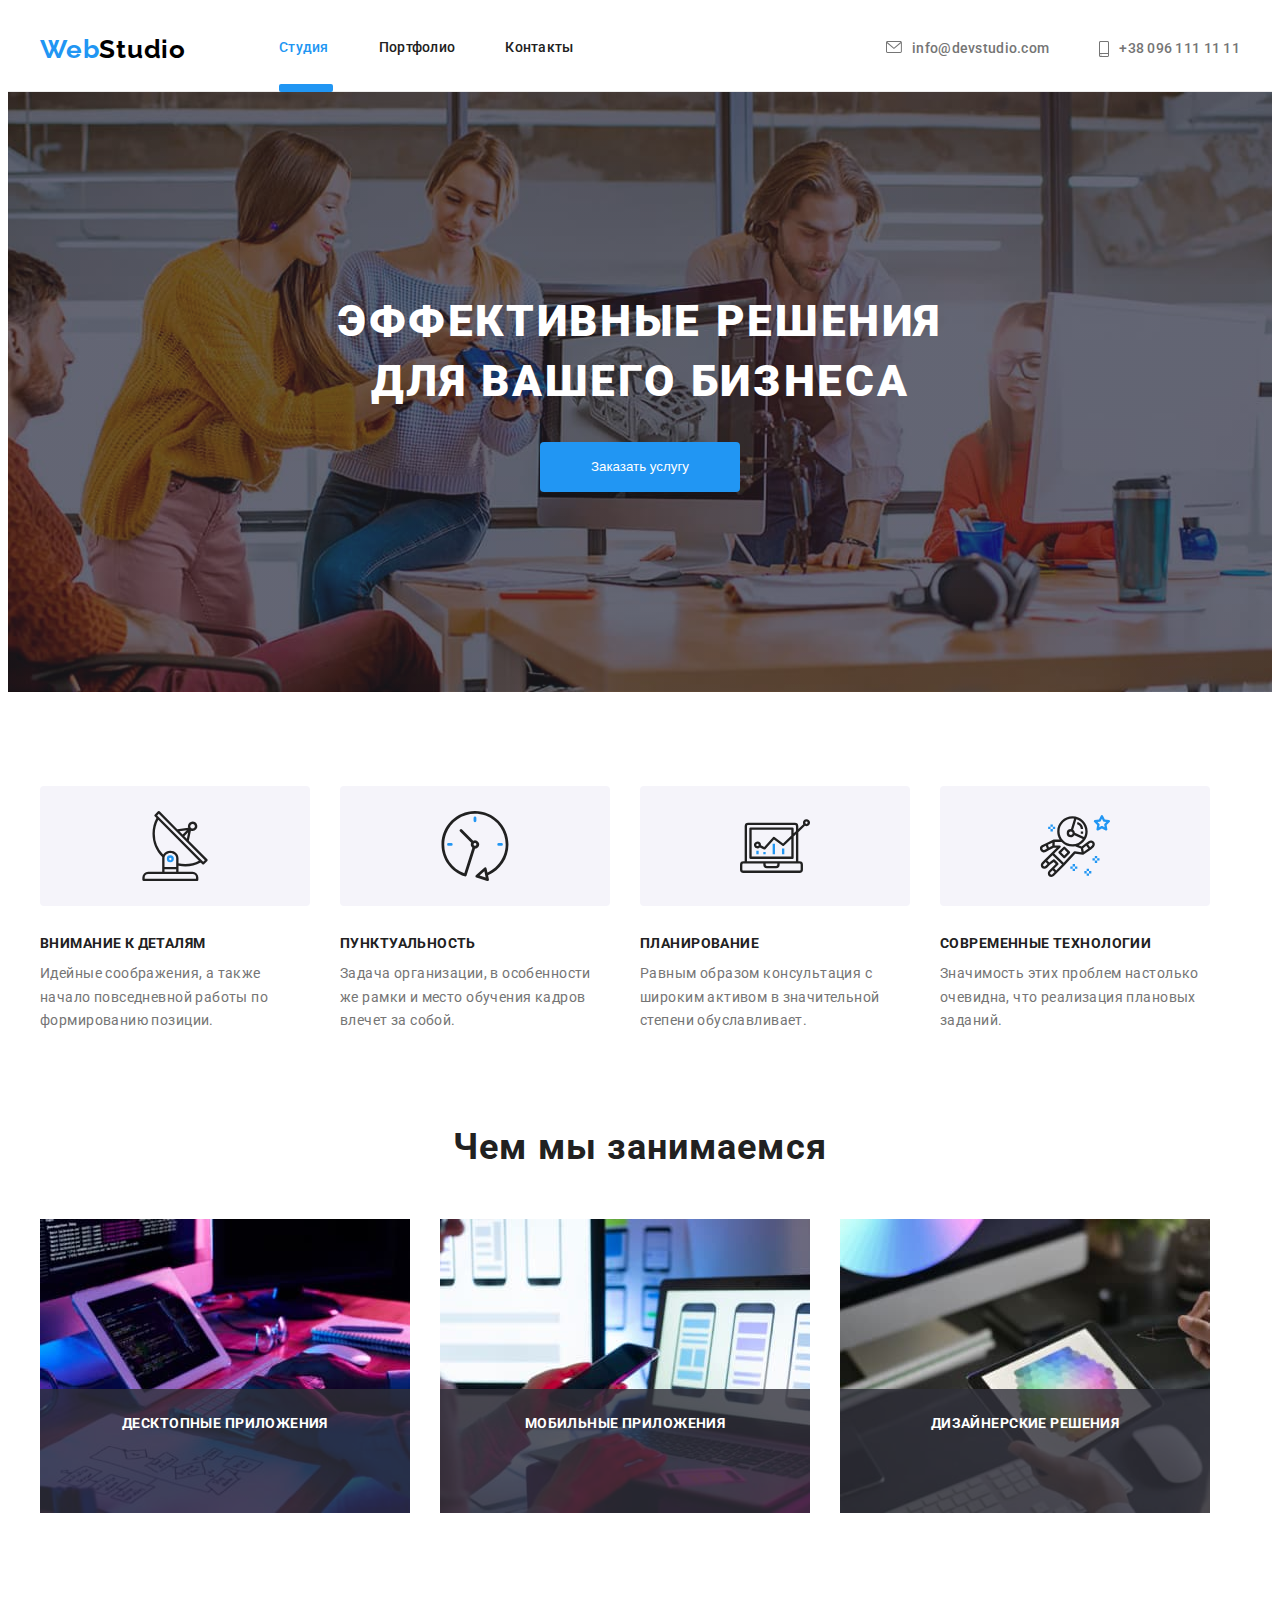
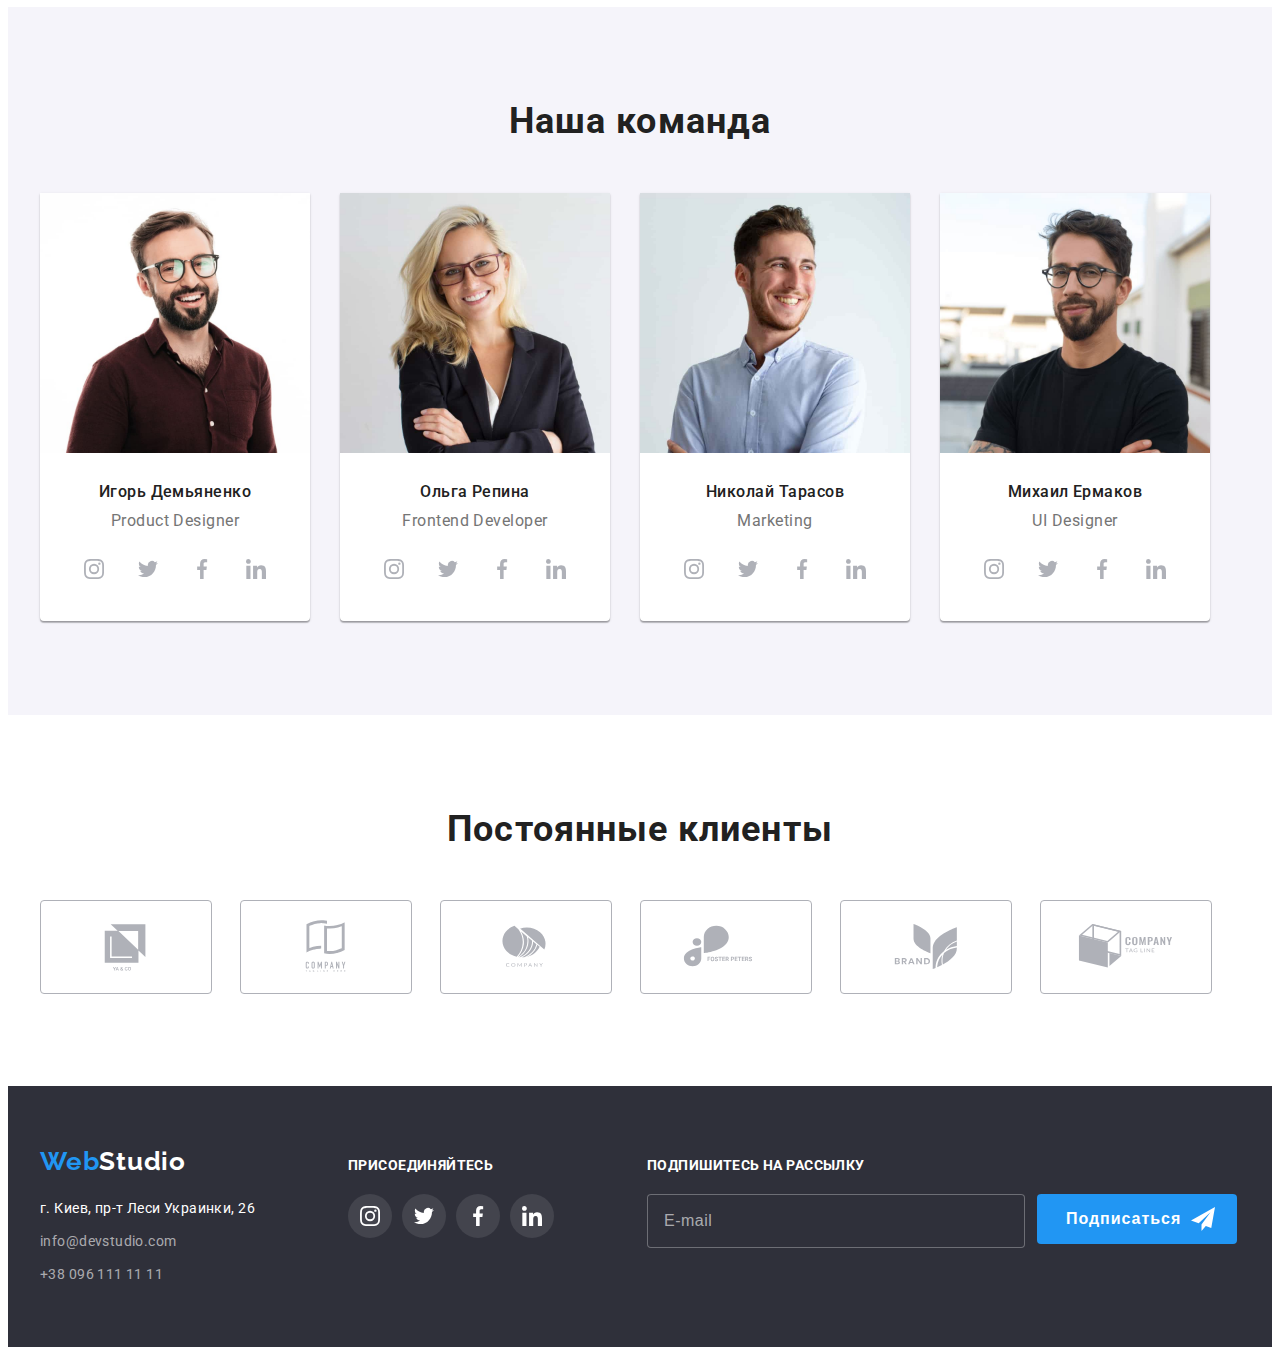
==== index.html @ ad8e5594 "copy hw6" ====
<!DOCTYPE html>
<html lang="ru">
  <head>
    <meta charset="UTF-8" />
    <meta http-equiv="X-UA-Compatible" content="IE=edge" />
    <meta name="viewport" content="width=device-width, initial-scale=1.0" />
    <meta
      name="description"
      content="Web Studio, Заказать Разработку Десктопного приложения, Мобильного приложения. Недорого: Быстро, Качественно, Уникальный Дизайн."
    />
    <title>Web Studio - Разработка приложений</title>
    <link rel="shortcut icon" href="image/Favicon.png" type="image/x-icon" />
    <link
      rel="stylesheet"
      href="https://cdnjs.cloudflare.com/ajax/libs/modern-normalize/1.1.0/modern-normalize.min.css"
      integrity="sha512-wpPYUAdjBVSE4KJnH1VR1HeZfpl1ub8YT/NKx4PuQ5NmX2tKuGu6U/JRp5y+Y8XG2tV+wKQpNHVUX03MfMFn9Q=="
      crossorigin="anonymous"
      referrerpolicy="no-referrer"
    />
    <link rel="preconnect" href="https://fonts.googleapis.com" />
    <link rel="preconnect" href="https://fonts.gstatic.com" crossorigin />
    <link
      href="https://fonts.googleapis.com/css2?family=Raleway:wght@700&family=Roboto:wght@400;500;700;900&display=swap"
      rel="stylesheet"
    />
    <link rel="stylesheet" href="css/style.css" />
  </head>

  <body>
    <!-- Шапка -->

    <header class="header">
      <div class="header-container container">
        <!-- Главная навигация -->

        <nav class="navigation">
          <a class="logo" lang="en" href="index.html"
            ><span class="logo-web">Web</span><span class="logo-studio">Studio</span></a
          >
          <ul class="navigation-list list">
            <li class="navigation-li">
              <a class="navigation-link nav" href="index.html">Студия</a>
            </li>
            <li class="navigation-li">
              <a class="navigation-link" href="portfolio.html">Портфолио</a>
            </li>
            <li class="navigation-li"><a class="navigation-link" href="#">Контакты</a></li>
          </ul>
        </nav>

        <!-- Связь -->

        <ul class="connection list">
          <li class="connection-li">
            <a class="navigation-connect" href="mailto:info@devstudio.com">
              <svg class="icon-envelope" width="16" height="12">
                <use href="./image/sprite.svg#icon-envelope"></use>
              </svg>
              info@devstudio.com</a
            >
          </li>
          <li class="connection-li">
            <a class="navigation-connect" href="tel:+380961111111">
              <svg class="icon-smartphone" width="10" height="16">
                <use href="./image/sprite.svg#icon-smartphone"></use>
              </svg>
              +38 096 111 11 11</a
            >
          </li>
        </ul>
      </div>
    </header>

    <main>
      <!--Блок Герой -->

      <section class="hero-section image-hero">
        <!-- container -->

        <div class="hero container">
          <h1 class="hero-text">
            Эффективные решения<br />
            для вашего бизнеса
          </h1>
          <button class="button" type="button" data-modal-open>Заказать услугу</button>
        </div>
      </section>

      <!-- Особенности -->

      <section class="feature-section">
        <div class="container">
          <!-- Скрытый текст -->

          <h2 class="visually-hidden">Особенности</h2>

          <ul class="item">
            <li class="item-list list">
              <div class="item-logo">
                <svg class="icon-logo" width="70" height="70">
                  <use href="./image/sprite.svg#icon-antenna"></use>
                </svg>
              </div>
              <div>
                <h3 class="headline">Внимание к деталям</h3>
                <p class="text">
                  Идейные соображения, а также начало повседневной работы по формированию позиции.
                </p>
              </div>
            </li>
            <li class="item-list list">
              <div class="item-logo">
                <svg class="icon-logo" width="70" height="70">
                  <use href="./image/sprite.svg#icon-clock"></use>
                </svg>
              </div>
              <div>
                <h3 class="headline">Пунктуальность</h3>
                <p class="text">
                  Задача организации, в особенности же рамки и место обучения кадров влечет за
                  собой.
                </p>
              </div>
            </li>
            <li class="item-list list">
              <div class="item-logo">
                <svg class="icon-logo" width="70" height="70">
                  <use href="./image/sprite.svg#icon-diagram"></use>
                </svg>
              </div>
              <div>
                <h3 class="headline">Планирование</h3>
                <p class="text">
                  Равным образом консультация с широким активом в значительной степени
                  обуславливает.
                </p>
              </div>
            </li>
            <li class="item-list list">
              <div class="item-logo">
                <svg class="icon-logo" width="70" height="70">
                  <use href="./image/sprite.svg#icon-astronaut"></use>
                </svg>
              </div>
              <div>
                <h3 class="headline">Современные технологии</h3>
                <p class="text">
                  Значимость этих проблем настолько очевидна, что реализация плановых заданий.
                </p>
              </div>
            </li>
          </ul>
        </div>
      </section>

      <!-- Чем мы занимаемся -->

      <section class="occupation-section">
        <div class="occupation container">
          <h2 class="heading">Чем мы занимаемся</h2>
          <ul class="heading-list list">
            <li class="heading-li">
              <div class="heading-thumb">
                <img
                  class="occupation-image"
                  src="./image/doing/desctop.jpg"
                  alt="Десктопные приложения"
                  width="370"
                />
                <p class="heading-text">Десктопные приложения</p>
              </div>
            </li>

            <li class="heading-li">
              <div class="heading-thumb">
                <img
                  class="occupation-image"
                  src="./image/doing/mobile.jpg"
                  alt="Мобильные приложения"
                  width="370"
                />
                <p class="heading-text">Мобильные приложения</p>
              </div>
            </li>

            <li class="heading-li">
              <div class="heading-thumb">
                <img
                  class="occupation-image"
                  src="./image/doing/disaine.jpg"
                  alt="Дизайнерские решения"
                  width="370"
                />
                <p class="heading-text">Дизайнерские решения</p>
              </div>
            </li>
          </ul>
        </div>
      </section>

      <!-- Наша команда -->

      <section class="command-section">
        <div class="command container">
          <h2 class="command-heading">Наша команда</h2>

          <ul class="command-item">
            <!-- Игорь Демьяненко -->

            <li class="command-list list">
              <img
                class="command-image"
                src="./image/comand/igor.jpg"
                alt="Игорь Демьяненко"
                width="270"
              />

              <div class="command-text">
                <h3 class="command-name">Игорь Демьяненко</h3>
                <p class="command-position" lang="en">Product Designer</p>

                <ul class="socials-list list">
                  <li class="socials-item">
                    <a class="socials-link" href="">
                      <svg class="socials-icon" width="20" height="20">
                        <use href="./image/sprite.svg#icon-instagram"></use>
                      </svg>
                    </a>
                  </li>

                  <li class="socials-item">
                    <a class="socials-link" href="">
                      <svg class="socials-icon" width="20" height="20">
                        <use href="./image/sprite.svg#icon-twitter"></use>
                      </svg>
                    </a>
                  </li>

                  <li class="socials-item">
                    <a class="socials-link" href="">
                      <svg class="socials-icon" width="20" height="20">
                        <use href="./image/sprite.svg#icon-facebook"></use>
                      </svg>
                    </a>
                  </li>

                  <li class="socials-item">
                    <a class="socials-link" href="">
                      <svg class="socials-icon" width="20" height="20">
                        <use href="./image/sprite.svg#icon-linkedin"></use>
                      </svg>
                    </a>
                  </li>
                </ul>
              </div>
            </li>

            <!-- Ольга Репина -->

            <li class="command-list list">
              <img
                class="command-image"
                src="./image/comand/olga.jpg"
                alt="Ольга Репина"
                width="270"
              />
              <div class="command-text">
                <h3 class="command-name">Ольга Репина</h3>
                <p class="command-position" lang="en">Frontend Developer</p>

                <ul class="socials-list list">
                  <li class="socials-item">
                    <a class="socials-link" href="">
                      <svg class="socials-icon" width="20" height="20">
                        <use href="./image/sprite.svg#icon-instagram"></use>
                      </svg>
                    </a>
                  </li>

                  <li class="socials-item">
                    <a class="socials-link" href="">
                      <svg class="socials-icon" width="20" height="20">
                        <use href="./image/sprite.svg#icon-twitter"></use>
                      </svg>
                    </a>
                  </li>

                  <li class="socials-item">
                    <a class="socials-link" href="">
                      <svg class="socials-icon" width="20" height="20">
                        <use href="./image/sprite.svg#icon-facebook"></use>
                      </svg>
                    </a>
                  </li>

                  <li class="socials-item">
                    <a class="socials-link" href="">
                      <svg class="socials-icon" width="20" height="20">
                        <use href="./image/sprite.svg#icon-linkedin"></use>
                      </svg>
                    </a>
                  </li>
                </ul>
              </div>
            </li>

            <!-- Николай Тарасов -->

            <li class="command-list list">
              <img
                class="command-image"
                src="./image/comand/nikolay.jpg"
                alt="Николай Тарасов"
                width="270"
              />
              <div class="command-text">
                <h3 class="command-name">Николай Тарасов</h3>
                <p class="command-position" lang="en">Marketing</p>

                <ul class="socials-list list">
                  <li class="socials-item">
                    <a class="socials-link" href="">
                      <svg class="socials-icon" width="20" height="20">
                        <use href="./image/sprite.svg#icon-instagram"></use>
                      </svg>
                    </a>
                  </li>

                  <li class="socials-item">
                    <a class="socials-link" href="">
                      <svg class="socials-icon" width="20" height="20">
                        <use href="./image/sprite.svg#icon-twitter"></use>
                      </svg>
                    </a>
                  </li>

                  <li class="socials-item">
                    <a class="socials-link" href="">
                      <svg class="socials-icon" width="20" height="20">
                        <use href="./image/sprite.svg#icon-facebook"></use>
                      </svg>
                    </a>
                  </li>

                  <li class="socials-item">
                    <a class="socials-link" href="">
                      <svg class="socials-icon" width="20" height="20">
                        <use href="./image/sprite.svg#icon-linkedin"></use>
                      </svg>
                    </a>
                  </li>
                </ul>
              </div>
            </li>

            <!-- Михаил Ермаков -->

            <li class="command-list list">
              <img
                class="command-image"
                src="./image/comand/mihail.jpg"
                alt="Михаил Ермаков"
                width="270"
              />
              <div class="command-text">
                <h3 class="command-name">Михаил Ермаков</h3>
                <p class="command-position" lang="en">UI Designer</p>

                <ul class="socials-list list">
                  <li class="socials-item">
                    <a class="socials-link" href="">
                      <svg class="socials-icon" width="20" height="20">
                        <use href="./image/sprite.svg#icon-instagram"></use>
                      </svg>
                    </a>
                  </li>

                  <li class="socials-item">
                    <a class="socials-link" href="">
                      <svg class="socials-icon" width="20" height="20">
                        <use href="./image/sprite.svg#icon-twitter"></use>
                      </svg>
                    </a>
                  </li>

                  <li class="socials-item">
                    <a class="socials-link" href="">
                      <svg class="socials-icon" width="20" height="20">
                        <use href="./image/sprite.svg#icon-facebook"></use>
                      </svg>
                    </a>
                  </li>

                  <li class="socials-item">
                    <a class="socials-link" href="">
                      <svg class="socials-icon" width="20" height="20">
                        <use href="./image/sprite.svg#icon-linkedin"></use>
                      </svg>
                    </a>
                  </li>
                </ul>
              </div>
            </li>
          </ul>
        </div>
      </section>

      <!-- Постоянные клиенты -->

      <section class="client-section">
        <div class="client container">
          <h2 class="client-title">Постоянные клиенты</h2>

          <ul class="client-group">
            <li class="client-list list">
              <a class="client-link" href="">
                <svg class="client-icon" width="106" height="60">
                  <use href="./image/sprite.svg#icon-Logo"></use>
                </svg>
              </a>
            </li>

            <li class="client-list list">
              <a class="client-link" href="">
                <svg class="client-icon" width="106" height="60">
                  <use href="./image/sprite.svg#icon-Logo2"></use>
                </svg>
              </a>
            </li>

            <li class="client-list list">
              <a class="client-link" href="">
                <svg class="client-icon" width="106" height="60">
                  <use href="./image/sprite.svg#icon-Logo3"></use>
                </svg>
              </a>
            </li>

            <li class="client-list list">
              <a class="client-link" href="">
                <svg class="client-icon" width="106" height="60">
                  <use href="./image/sprite.svg#icon-Logo4"></use>
                </svg>
              </a>
            </li>

            <li class="client-list list">
              <a class="client-link" href="">
                <svg class="client-icon" width="106" height="60">
                  <use href="./image/sprite.svg#icon-Logo5"></use>
                </svg>
              </a>
            </li>

            <li class="client-list list">
              <a class="client-link" href="">
                <svg class="client-icon" width="106" height="60">
                  <use href="./image/sprite.svg#icon-Logo6"></use>
                </svg>
              </a>
            </li>
          </ul>
        </div>
      </section>
    </main>

    <!-- Подвал -->

    <footer class="footer">
      <div class="footer-block container">
        <!-- Логотип -->

        <div class="block">
          <a class="logo logo-footer" lang="en" href="index.html">
            <span class="logo-web">Web</span><span class="logo-studio-footer">Studio</span></a
          >

          <!-- Блок адрес -->

          <address class="address">
            <ul class="address-table list">
              <li class="address-list list">
                <a
                  class="footer-navigation list"
                  href="https://www.google.com/maps/place/%D0%B1%D1%83%D0%BB.+%D0%9B%D0%B5%D1%81%D0%B8+%D0%A3%D0%BA%D1%80%D0%B0%D0%B8%D0%BD%D0%BA%D0%B8,+26,+%D0%9A%D0%B8%D0%B5%D0%B2,"
                  target="_blank"
                  rel="noreferrer noopeneer"
                >
                  г. Киев, пр-т Леси Украинки, 26</a
                >
              </li>

              <li class="address-list list">
                <a class="footer-connect list" href="mailto:info@devstudio.com"
                  >info@devstudio.com</a
                >
              </li>

              <li class="address-list list">
                <a class="footer-connect list" href="tel:+380961111111">+38 096 111 11 11</a>
              </li>
            </ul>
          </address>
        </div>

        <!-- присоединяйтесь -->

        <div class="join">
          <p class="join-text">присоединяйтесь</p>

          <ul class="join-list list">
            <li class="join-item">
              <a class="join-link" href="">
                <svg class="join-icon social-icon" width="20" height="20">
                  <use href="./image/sprite.svg#icon-instagram"></use>
                </svg>
              </a>
            </li>

            <li class="join-item">
              <a class="join-link" href="">
                <svg class="join-icon social-icon" width="20" height="20">
                  <use href="./image/sprite.svg#icon-twitter"></use>
                </svg>
              </a>
            </li>

            <li class="join-item">
              <a class="join-link" href="">
                <svg class="join-icon social-icon" width="20" height="20">
                  <use href="./image/sprite.svg#icon-facebook"></use>
                </svg>
              </a>
            </li>

            <li class="join-item">
              <a class="join-link" href="">
                <svg class="join-icon social-icon" width="20" height="20">
                  <use href="./image/sprite.svg#icon-linkedin"></use>
                </svg>
              </a>
            </li>
          </ul>
        </div>

        <!-- Подпишитесь на рассылку -->

        <form action="#" class="subscription-form">
          <p class="subscription-title">Подпишитесь на рассылку</p>
          <div class="subscription-wrapper">
            <div class="subscription-wrapper-input">
              <input
                class="subscription-input"
                type="email"
                name="subscription-name"
                placeholder="E-mail"
                required
              />
            </div>

            <div class="subscription-wrapper-button">
              <button class="subscription-button" type="submit">
                <span class="subscription-text">Подписаться</span>
                <svg class="subscription-icon" width="24" height="24">
                  <use href="./image/sprite.svg#icon-footer-icon-send"></use>
                </svg>
              </button>
            </div>
          </div>
        </form>
      </div>
    </footer>

    <!-- backdrop -->

    <div class="backdrop is-hidden" data-modal>
      <div class="modal">
        <form class="modal-form" action="#" method="POST">
          <p class="modal-title">Оставьте свои данные, мы вам перезвоним</p>

          <div class="modal-form-field">
            <label for="text" class="modal-form-label">Имя</label>
            <span class="modal-wrapper">
              <input
                class="modal-input"
                id="text"
                type="text"
                name="user-name"
                minlength="2"
                pattern="^[a-zA-Zа-яёА-ЯЁ]+"
                title="Символы должны содержать латиницу или киррилицу"
                required
              />
              <svg class="modal-icon" width="18" height="18">
                <use href="./image/sprite.svg#icon-person"></use>
              </svg>
            </span>
          </div>

          <div class="modal-form-field">
            <label for="tel" class="modal-form-label">Телефон</label>
            <span class="modal-wrapper">
              <input
                class="modal-input"
                id="tel"
                type="tel"
                name="user-tel"
                pattern="(\+?\d[- .]*){7,13}"
                title="Международный, государственный или местный телефонный номер"
                required
              />
              <svg class="modal-icon" width="18" height="18">
                <use href="./image/sprite.svg#icon-phone"></use>
              </svg>
            </span>
          </div>

          <div class="modal-form-field">
            <label for="email" class="modal-form-label">Почта</label>
            <span class="modal-wrapper">
              <input class="modal-input" id="email" type="email" name="user-email" required />
              <svg class="modal-icon" width="18" height="18">
                <use href="./image/sprite.svg#icon-email"></use>
              </svg>
            </span>
          </div>

          <div class="modal-form-textarea">
            <label for="comment" class="modal-form-label">Комментарий</label>
            <textarea
              class="modal-input modal-field-textarea"
              name="textarea"
              id="comment"
              placeholder="Введите текст"
            ></textarea>
          </div>

          <!-- checkbox -->

          <div class="form-checkbox">
            <input
              class="checkbox visually-hidden"
              id="check"
              type="checkbox"
              name="policy"
              required
            />
            <label class="checkbox-text" for="check"
              ><span class="checkbox-icon">
                <svg width="11" height="8">
                  <use href="./image/sprite.svg#icon-check"></use>
                </svg>
              </span>
              Соглашаюсь с рассылкой и принимаю &#160;
              <a class="checkbox-link" href="#">Условия договора</a></label
            >
          </div>

          <button class="modal-button" type="submit">Отправить</button>
        </form>

        <button type="button" title="Close" class="button-x" data-modal-close>
          <svg class="icon-button-x" width="11" height="11">
            <use href="./image/sprite.svg#icon-Vector"></use>
          </svg>
        </button>
      </div>
    </div>

    <script src="./js/modal.js"></script>
  </body>
</html>
---- css/style.css ----
:root {
  --page-text: #212121;
  --primary-text-color: #757575;
  --secondary-text-color: #2196f3;
  --third-text-color: #ffffff;
  --link-color: #afb1b8;
  --primary-background-color: #ffffff;
  --secondary-background-color: #f5f4fa;
  --third-background-color: #2196f3;
  --transition-color: color 250ms cubic-bezier(0.4, 0, 0.2, 1);
}

body {
  font-family: 'Roboto', sans-serif;
  background: var(--primary-background-color);
  color: var(--page-text);
  font-size: 16px;
  font-style: normal;
}

h1,
h2,
h3,
h4,
h5,
h6,
p {
  margin: 0;
}

ul {
  margin: 0;
  padding: 0;
}

img {
  display: block;
}

/* ----------------Шапка--------------- */

/* ---Логотип--- */

.header {
  background-color: var(--primary-background-color);
  border-bottom: 1px solid #ececec;
}

.header-container {
  display: flex;
  align-items: center;
}

/* ---Контейнер--- */

.container {
  width: 1200px;
  margin: 0 auto;
  padding: 0 15px;
}

.logo {
  font-family: 'Raleway', sans-serif;
  text-decoration: none;
  font-weight: 700;
  font-size: 26px;
  line-height: 1.192;
  letter-spacing: 0.03em;

  display: block;
  margin-right: 93px;
}

.logo-web {
  color: var(--secondary-text-color);
}

.logo-studio {
  color: #000000;
}

/* ---Навигация--- */

.navigation {
  display: flex;
  align-items: center;
}

.navigation-list {
  display: flex;
}

/* ---Сброс стилей--- */

.list {
  list-style: none;
  text-decoration: none;
  font-style: normal;
}

.navigation-li:not(:last-child) {
  margin-right: 50px;
}

.navigation-link {
  color: var(--page-text);
  text-decoration: none;
  font-weight: 500;
  font-size: 14px;
  line-height: 1.14;
  letter-spacing: 0.02em;

  display: block;
  padding-top: 32px;
  transition: var(--transition-color);
}

.nav {
  color: var(--secondary-text-color);
  display: flex;
  flex-direction: column;
}

.nav::after {
  content: '';
  display: block;
  width: 100%;
  height: 4px;
  border: 2px solid;
  border-radius: 2px;
  background-color: var(--third-background-color);
  margin-top: 28px;
  margin-bottom: -1px;
}

.navigation-link:hover,
.navigation-link:focus {
  color: var(--secondary-text-color);
}

/* ---Связь--- */

.connection {
  display: flex;
  margin-left: auto;
}

.connection-li + .connection-li {
  margin-left: 50px;
}

.navigation-connect {
  color: var(--primary-text-color);
  text-decoration: none;
  font-weight: 500;
  font-size: 14px;
  line-height: 1.14;
  letter-spacing: 0.02em;

  padding: 16px 0;
  display: flex;
  transition: var(--transition-color);
}

.navigation-connect:hover,
.navigation-connect:focus {
  color: var(--secondary-text-color);
  fill: var(--secondary-text-color);
}

.icon-envelope,
.icon-smartphone {
  margin-right: 10px;
  fill: currentColor;
  align-items: center;
  padding: 0;
}

/* --------------Блок герой--------------- */

.hero-section {
  display: flex;
  text-align: center;
  align-items: center;
  padding-top: 200px;
  padding-bottom: 200px;
}

.image-hero {
  max-width: 1600px;
  background-color: #c4c4c4;
  background-image: linear-gradient(to right, rgba(47, 48, 58, 0.4), rgba(47, 48, 58, 0.4)),
    url('../image/hero/hero.jpg');
  background-position: center;
  background-size: cover;
  background-repeat: no-repeat;

  margin: 0 auto;
}

.hero-text {
  color: var(--third-text-color);
  font-weight: 900;
  font-size: 44px;
  line-height: 1.36;
  text-align: center;
  letter-spacing: 0.06em;
  text-transform: uppercase;

  margin: 0 auto 30px;
  max-width: 696px;
}

.button {
  color: var(--third-text-color);
  background-color: var(--third-background-color);
  border: 1px solid transparent;
  border-radius: 4px;
  cursor: pointer;
  height: 50px;
  min-width: 200px;
  text-align: center;
  padding: 10px 32px;

  transition: background-color 250ms cubic-bezier(0.4, 0, 0.2, 1);
}

.button:hover,
.button:focus,
.button:active {
  background-color: #188ce8;
}

/* ---------------Особенности----------- */

/* скрытый текст Особенности */

.visually-hidden {
  position: absolute;
  width: 1px;
  height: 1px;
  margin: -1px;
  padding: 0;
  overflow: hidden;
  border: 0;
  clip: rect(0 0 0 0);
  z-index: 1;
}

.feature-section {
  padding-top: 94px;
  padding-bottom: 94px;
  background-color: var(--primary-background-color);
}

.item {
  display: flex;
}

.item-list {
  width: 270px;
}

.item-logo {
  display: flex;
  height: 120px;
  border-radius: 4px;
  margin-bottom: 30px;
  background-color: var(--secondary-background-color);
  justify-content: center;
  align-items: center;
}

.item-list:not(:last-child) {
  margin-right: 30px;
}

.headline {
  color: var(--page-text);
  font-weight: 700;
  font-size: 14px;
  line-height: 1.14;
  letter-spacing: 0.03em;
  text-transform: uppercase;
  margin-bottom: 10px;
}

.text {
  color: var(--primary-text-color);
  font-size: 14px;
  line-height: 1.71;
  letter-spacing: 0.03em;
}

/* -------------Чем мы занимаемся----------- */

.occupation-section {
  margin-right: auto;
  margin-left: auto;
  background-color: var(--primary-background-color);
  padding-bottom: 94px;
}

.heading {
  font-weight: 700;
  font-size: 36px;
  line-height: 1.16;
  text-align: center;
  letter-spacing: 0.03em;

  display: block;
  margin-bottom: 50px;
}

.heading-list {
  display: flex;
}

.heading-li {
  width: 370px;
}

.heading-li:not(:last-child) {
  margin-right: 30px;
}

.heading-thumb {
  position: relative;
  width: 370px;
  display: block;
}

.occupation-image {
  display: block;
  max-width: 100%;
}

.heading-text {
  width: 100%;
  height: 70px;
  position: absolute;

  bottom: 0;

  color: var(--third-text-color);
  background-color: rgba(47, 48, 58, 0.8);
  font-weight: 700;
  font-size: 14px;
  line-height: 1.14;
  text-align: center;
  letter-spacing: 0.03em;
  text-transform: uppercase;
  padding: 27px 0;
}

/* ---------------Наша команда-------------- */

.command-section {
  background-color: var(--secondary-background-color);
  margin-right: auto;
  margin-left: auto;
  padding: 94px 0;
}

.command-heading {
  color: var(--page-text);
  font-weight: 700;
  font-size: 36px;
  line-height: 1.16;
  text-align: center;
  letter-spacing: 0.03em;

  display: block;
  margin-bottom: 50px;
}

.command-item {
  display: flex;
}

.command-list {
  width: 270px;
  border-radius: 0px 0px 4px 4px;
  box-shadow: 0px 1px 3px rgba(0, 0, 0, 0.12), 0px 1px 1px rgba(0, 0, 0, 0.14),
    0px 2px 1px rgba(0, 0, 0, 0.2);
  background-color: var(--primary-background-color);
}

.command-list:not(:last-child) {
  margin-right: 30px;
}

.command-image {
  max-width: 100%;
}

.command-text {
  padding: 30px 32px;
}

.command-name {
  color: var(--page-text);
  font-weight: 500;
  font-size: 16px;
  line-height: 1.18;
  text-align: center;
  letter-spacing: 0.03em;
  margin-bottom: 10px;
  display: block;
}

.command-position {
  color: var(--primary-text-color);
  font-size: 16px;
  line-height: 1.18;
  text-align: center;
  letter-spacing: 0.03em;
  display: block;
  margin-bottom: 16px;
}

.socials-list {
  display: flex;
}

.socials-item:not(:last-child) {
  margin-right: 10px;
}

.socials-link {
  width: 44px;
  height: 44px;
  border-radius: 50%;
  background-color: var(--primary-background-color);
  display: flex;
  justify-content: center;
  align-items: center;
  transition: background-color 250ms cubic-bezier(0.4, 0, 0.2, 1);
}

.socials-link:hover,
.socials-link:focus {
  background-color: var(--third-background-color);
}

.socials-link:hover .socials-icon,
.socials-link:focus .socials-icon {
  fill: var(--third-text-color);
}

.socials-icon {
  fill: var(--link-color);
  transition: fill 250ms cubic-bezier(0.4, 0, 0.2, 1);
}

/* -----------Постоянные клиенты-------- */

.client-section {
  margin-right: auto;
  margin-left: auto;
  background-color: var(--primary-background-color);
  padding-top: 94px;
  padding-bottom: 94px;
}

.client-title {
  color: var(--page-text);
  font-weight: 700;
  font-size: 36px;
  line-height: 1.16;
  text-align: center;
  letter-spacing: 0.03em;
  margin-bottom: 50px;
}

.client-group {
  display: flex;
  margin-left: auto;
  margin-right: auto;
}

.client-list {
  width: 170px;
  height: 92px;
}

.client-list:not(:last-child) {
  margin-right: 30px;
}

.client-link {
  width: 100%;
  height: 100%;
  border: 1px solid #afb1b8;
  border-radius: 4px;
  display: flex;
  justify-content: center;
  align-items: center;

  transition-property: border-color;
  transition-duration: 250ms;
  transition-timing-function: cubic-bezier(0.4, 0, 0.2, 1);
}

.client-icon {
  fill: #afb1b8;
  transition-property: fill;
  transition-duration: 250ms;
  transition-timing-function: cubic-bezier(0.4, 0, 0.2, 1);
}

.client-link:hover,
.client-link:focus {
  border-color: var(--secondary-text-color);
}

.client-link:hover .client-icon,
.client-link:focus .client-icon {
  fill: var(--secondary-text-color);
}

/* --------------Портфолио------------ */

/* ---Портфолио фильтры--- */

.portfolio {
  margin-right: auto;
  margin-left: auto;
  background-color: var(--primary-background-color);
  padding-top: 94px;
  padding-bottom: 94px;
}

.filtre {
  display: flex;
  justify-content: center;
  margin-bottom: 50px;
}

.filtre-btn:not(:last-child) {
  margin-right: 8px;
}

.filtre-list {
  color: var(--page-text);
  border: 1px solid transparent;
  background-color: #f5f4fa;
  border-radius: 4px;
  font-weight: 500;
  line-height: 1.62;
  text-align: center;
  letter-spacing: 0.03em;
  cursor: pointer;
  transition-property: background-color, color, box-shadow;
  transition-duration: 250ms;
  transition-timing-function: cubic-bezier(0.4, 0, 0.2, 1);
}

.filtre-list:hover,
.filtre-list:focus {
  color: var(--third-text-color);
  background-color: var(--third-background-color);
  box-shadow: 0px 3px 1px rgba(0, 0, 0, 0.1), 0px 1px 2px rgba(0, 0, 0, 0.08),
    0px 2px 2px rgba(0, 0, 0, 0.12);
}

/* ---Портфолио-карточки--- */

.content {
  display: flex;
  flex-wrap: wrap;
  margin-top: -30px;
  margin-bottom: 0;
  margin-left: -30px;
}

.content-image {
  position: relative;
  overflow: hidden;
}

.overlay {
  position: absolute;
  top: 0;
  left: 0;
  width: 100%;
  height: 100%;
  background-color: rgba(33, 150, 243, 0.9);
  color: var(--third-text-color);
  padding: 63px 24px;
  font-weight: 400;
  font-size: 18px;
  line-height: 1.56;
  letter-spacing: 0.03em;

  overflow: hidden;
  transform: translateY(100%);

  transition-property: transform;
  transition-duration: 250ms;
  transition-timing-function: cubic-bezier(0.4, 0, 0.2, 1);
}

.content > .content-list {
  flex-basis: calc(100% / 3 - 30px);
  margin-top: 30px;
  margin-left: 30px;
}

.content-link {
  display: block;
  transition-property: box-shadow;
  transition-duration: 250ms;
  transition-timing-function: cubic-bezier(0.4, 0, 0.2, 1);
}

.content-link:hover,
.content-link:focus {
  box-shadow: 0px 3px 1px rgba(0, 0, 0, 0.1), 0px 1px 2px rgba(0, 0, 0, 0.08),
    0px 2px 2px rgba(0, 0, 0, 0.12);
}

.content-link:hover .overlay,
.content-link:focus .overlay {
  transform: translateY(0);
}

.image {
  max-width: 370px;
}

.box {
  padding: 20px 24px;
  border-left: 1px solid #eeeeee;
  border-right: 1px solid #eeeeee;
  border-bottom: 1px solid #eeeeee;
}

.caption {
  color: var(--page-text);
  font-weight: 700;
  font-size: 18px;
  line-height: 2;
  letter-spacing: 0.06em;
}

.subtitle {
  color: var(--primary-text-color);
  line-height: 1.87;
  letter-spacing: 0.03em;
  margin-top: 4px;
}

/* ---------------Подвал -------------*/

.footer {
  background-color: #2f303a;
  margin-right: auto;
  margin-left: auto;
  padding-top: 60px;
  padding-bottom: 60px;
}

.footer-block {
  display: flex;
  align-items: baseline;
}

/* ---Логотип--- */

.block {
  margin-right: 70px;
}

.logo-footer {
  max-width: 145px;
}

.logo-studio-footer {
  color: #ffffff;
}

/* ---Блок адрес--- */

.address {
  margin-top: 20px;
}

.address-list:not(:last-child) {
  margin-bottom: 9px;
}

.footer-navigation {
  color: var(--third-text-color);
  font-size: 14px;
  line-height: 1.71;
  letter-spacing: 0.03em;
  transition: var(--transition-color);
}

.footer-connect {
  color: rgb(255, 255, 255, 0.6);
  font-size: 14px;
  line-height: 1.71;
  letter-spacing: 0.03em;
  transition: var(--transition-color);
}

.footer-navigation:hover,
.footer-navigation:focus,
.footer-connect:hover,
.footer-connect:focus {
  color: var(--secondary-text-color);
}

/* ---присоединяйтесь--- */

.join-text {
  color: var(--third-text-color);
  font-style: normal;
  font-weight: bold;
  font-size: 14px;
  line-height: 1.14;
  letter-spacing: 0.03em;
  text-transform: uppercase;
  margin-bottom: 20px;
}

.join-list {
  display: flex;
}

.join-item:not(:last-child) {
  margin-right: 10px;
}

.join-link {
  width: 44px;
  height: 44px;
  border-radius: 50%;
  background-color: #43444d;
  display: flex;
  justify-content: center;
  align-items: center;

  transition: background-color 250ms cubic-bezier(0.4, 0, 0.2, 1);
}

.join-link:hover,
.join-link:focus {
  background-color: var(--third-background-color);
}

.join-icon {
  fill: var(--third-text-color);
}

/* ---Подпишитесь на рассылку--- */

.subscription-form {
  margin-left: 93px;
}

.subscription-title {
  color: var(--third-text-color);
  font-weight: 700;
  font-size: 14px;
  line-height: 1.14;
  letter-spacing: 0.03em;
  text-transform: uppercase;
  margin-bottom: 20px;
}

.subscription-wrapper {
  display: flex;
}

.subscription-wrapper-input {
  margin-right: 12px;
}

.subscription-input {
  display: block;
  width: 358px;
  height: 50px;
  padding-left: 16px;
  background-color: #2f303a;
  border-radius: 4px;
  color: var(--third-text-color);
  border: 1px solid rgba(255, 255, 255, 0.3);
  outline: none;
}

.subscription-input:focus {
  border-color: var(--third-background-color);
}
.subscription-input::placeholder {
  font-weight: 400;
  font-size: 16px;
  line-height: 1.25;
  letter-spacing: 0.03em;
  color: rgba(255, 255, 255, 0.6);
}

.subscription-button {
  display: flex;
  align-items: center;
  background-color: var(--third-background-color);
  width: 200px;
  height: 50px;
  padding: 0;
  border-radius: 4px;
  border: none;
  cursor: pointer;
  transition: box-shadow 250ms cubic-bezier(0.4, 0, 0.2, 1);
}

.subscription-text {
  color: var(--third-text-color);
  margin-left: 29px;
  margin-right: 10px;
  font-weight: 700;
  font-size: 16px;
  line-height: 1.87;
  text-align: center;
  letter-spacing: 0.06em;
  display: block;
}

.subscription-icon {
  fill: var(--third-text-color);
  padding: 0;
  margin: 0;
}

/* --------------------backdrop---------------- */

.backdrop {
  position: fixed;
  top: 0;
  left: 0;
  width: 100%;
  height: 100%;
  background-color: rgba(0, 0, 0, 0.2);
  transition: 250ms cubic-bezier(0.4, 0, 0.2, 1);
  opacity: 1;
  visibility: visible;
  pointer-events: auto;
  z-index: 2;
}

.backdrop.is-hidden {
  opacity: 0;
  visibility: hidden;
  pointer-events: none;
}

.backdrop.is-hidden .modal {
  transform: translate(-50%, -50%);
}

.modal {
  position: absolute;
  top: 50%;
  left: 50%;
  border-radius: 4px;
  width: 528px;
  height: 581px;
  background-color: var(--primary-background-color);
  padding: 40px;
  box-shadow: 0px 1px 3px rgba(0, 0, 0, 0.12), 0px 1px 1px rgba(0, 0, 0, 0.14),
    0px 2px 1px rgba(0, 0, 0, 0.2);
  border-radius: 4px;

  transform: translate(-50%, -50%);
  transition: transform 250ms cubic-bezier(0.4, 0, 0.2, 1);
}

/* ---input modal--- */

.modal-title {
  display: block;
  font-weight: 700;
  font-size: 20px;
  line-height: 1.15;
  text-align: center;
  letter-spacing: 0.03em;
  margin: 0 auto 12px;
}

.modal-form-label {
  display: block;
  font-weight: 400;
  font-size: 12px;
  line-height: 1.16;
  letter-spacing: 0.01em;
  color: var(--primary-text-color);
  margin-bottom: 4px;
}

.modal-form-field:not(:last-child) {
  margin-bottom: 10px;
}

.modal-wrapper {
  display: block;
  position: relative;
}

.modal-icon {
  position: absolute;
  top: 50%;
  left: 12px;
  transform: translateY(-50%);
  z-index: 3;
  fill: var(--page-text);
  transition: fill 250ms cubic-bezier(0.4, 0, 0.2, 1);
}

.modal-input {
  display: block;
  width: 448px;
  height: 40px;
  border: 1px solid rgba(33, 33, 33, 0.2);
  border-radius: 4px;
  padding-left: 42px;
  transition: border-color 250ms cubic-bezier(0.4, 0, 0.2, 1);
}

.modal-input:focus {
  border-color: var(--secondary-text-color);
  outline: none;
}

.modal-input:focus + .modal-icon {
  fill: var(--secondary-text-color);
}

.modal-field-textarea {
  width: 100%;
  height: 120px;
  resize: none;
  padding: 12px 16px;
}

.modal-field-textarea::placeholder {
  color: var(--primary-text-color);
  font-weight: 400;
  font-size: 12px;
  line-height: 1.16;
  letter-spacing: 0.01em;
}

/* ---checkbox--- */

.form-checkbox {
  display: flex;
  align-items: center;
  margin: 20px 0 30px;
  transition: color 250ms cubic-bezier(0.4, 0, 0.2, 1);
}

.checkbox-text {
  font-weight: 400;
  font-size: 14px;
  line-height: 1.71;
  letter-spacing: 0.03em;
  color: var(--primary-text-color);
  display: flex;
  align-items: center;
  margin: 0 auto;
}

.checkbox-icon {
  width: 16px;
  height: 15px;
  border: 2px solid var(--page-text);
  border-radius: 2px;
  margin-right: 8px;
  display: flex;
  align-items: center;
  justify-content: center;
  transition-property: background-color;
  transition-duration: 250ms;
  transition-timing-function: cubic-bezier(0.4, 0, 0.2, 1);
}

.checkbox:checked + .checkbox-text .checkbox-icon {
  background-color: var(--third-background-color);
  border: transparent;
}

.checkbox-link {
  color: var(--secondary-text-color);
  text-decoration: underline;
}

/* ---modal-button---*/

.modal-button {
  display: block;
  margin: 0 auto;
  width: 200px;
  height: 50px;
  border: none;
  border-radius: 4px;
  background-color: var(--third-background-color);
  color: var(--third-text-color);
  font-weight: 700;
  font-size: 16px;
  line-height: 1.87;
  text-align: center;
  letter-spacing: 0.06em;
  cursor: pointer;

  transition-property: background-color;
  transition-duration: 250ms;
  transition-timing-function: cubic-bezier(0.4, 0, 0.2, 1);
}

.subscription-button:hover,
.subscription-button:focus,
.modal-button:hover,
.modal-button:focus {
  background-color: #188ce8;
  box-shadow: 0px 4px 4px rgba(0, 0, 0, 0.15);
}

.button-x {
  position: absolute;
  top: 8px;
  right: 8px;
  width: 30px;
  height: 30px;
  border: 1px solid rgba(0, 0, 0, 0.1);
  border-radius: 50%;
  background-color: var(--primary-background-color);
  display: flex;
  justify-content: center;
  align-items: center;
  cursor: pointer;
  padding: 0;
}

.icon-button-x {
  fill: #000000;
  transition-property: fill;
  transition-duration: 250ms;
  transition-timing-function: cubic-bezier(0.4, 0, 0.2, 1);
}

.button-x:hover .icon-button-x,
.button-x:focus .icon-button-x {
  fill: var(--secondary-text-color);
}
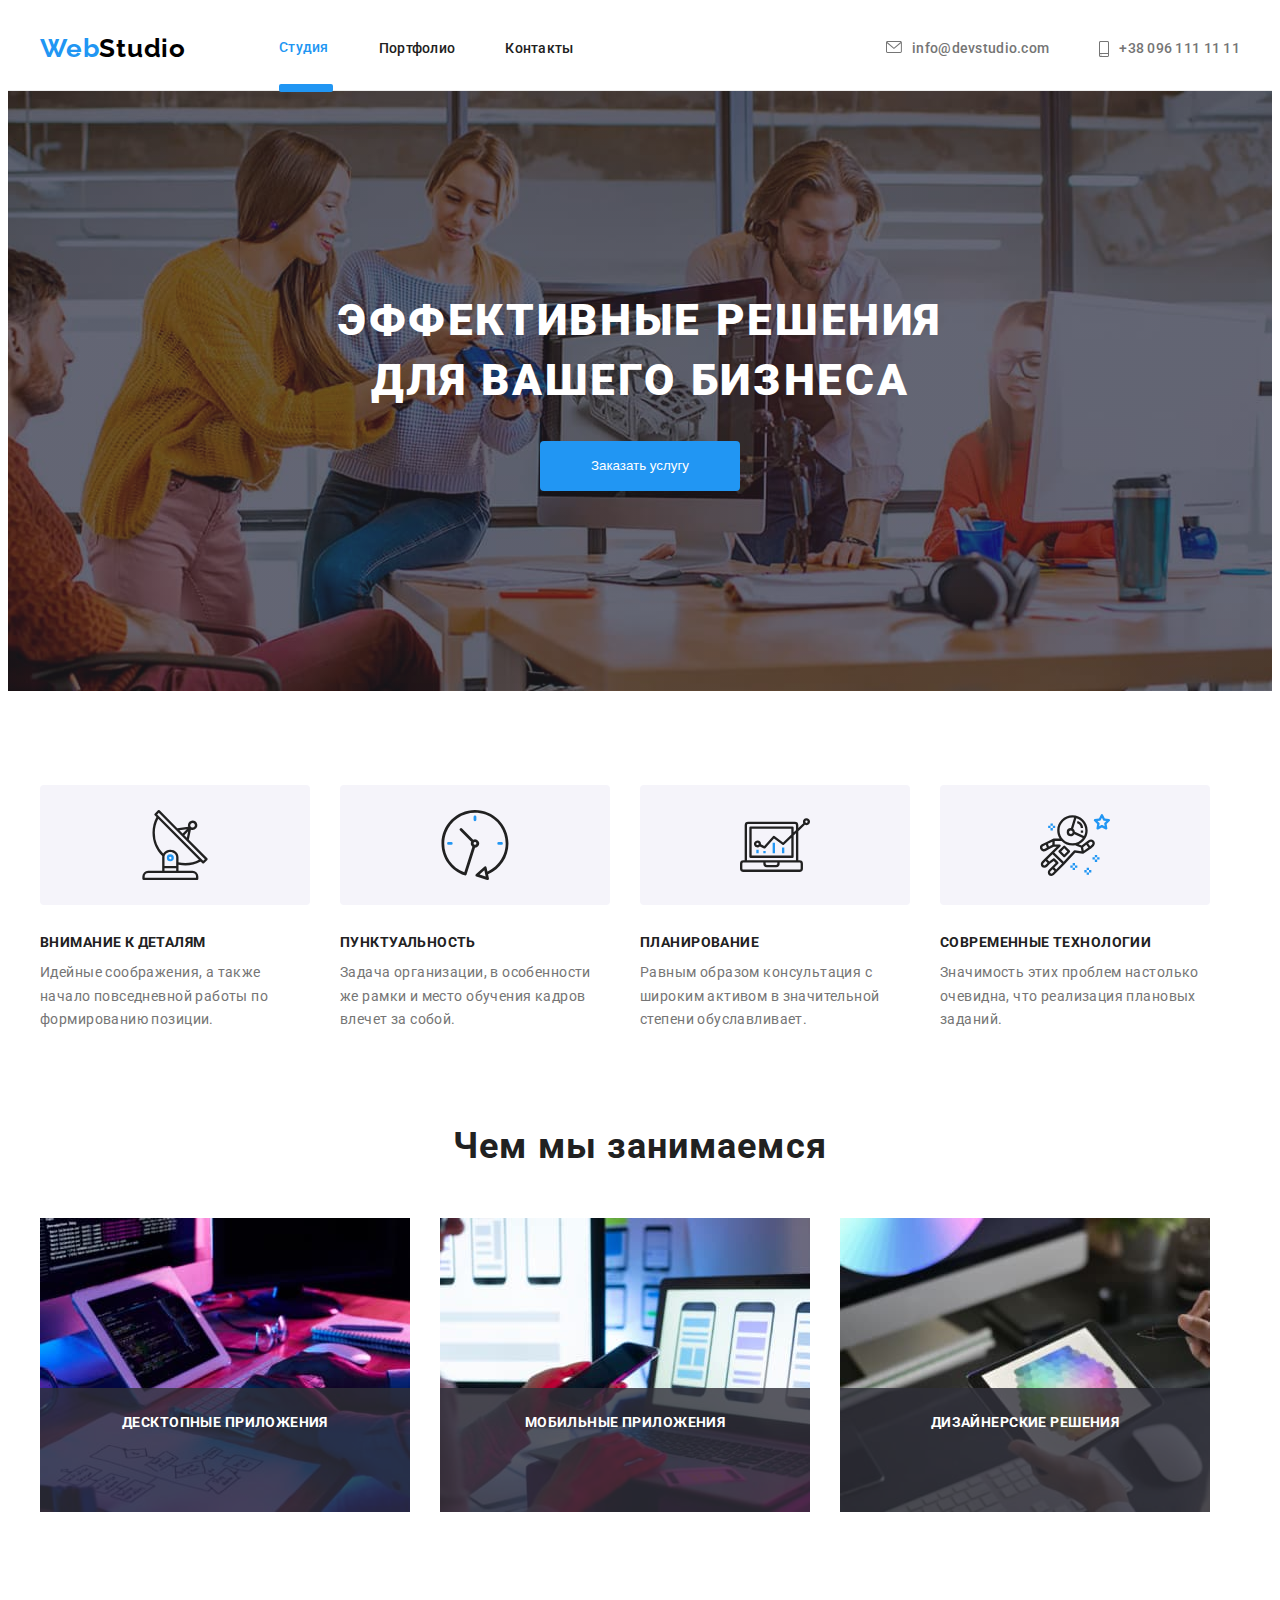
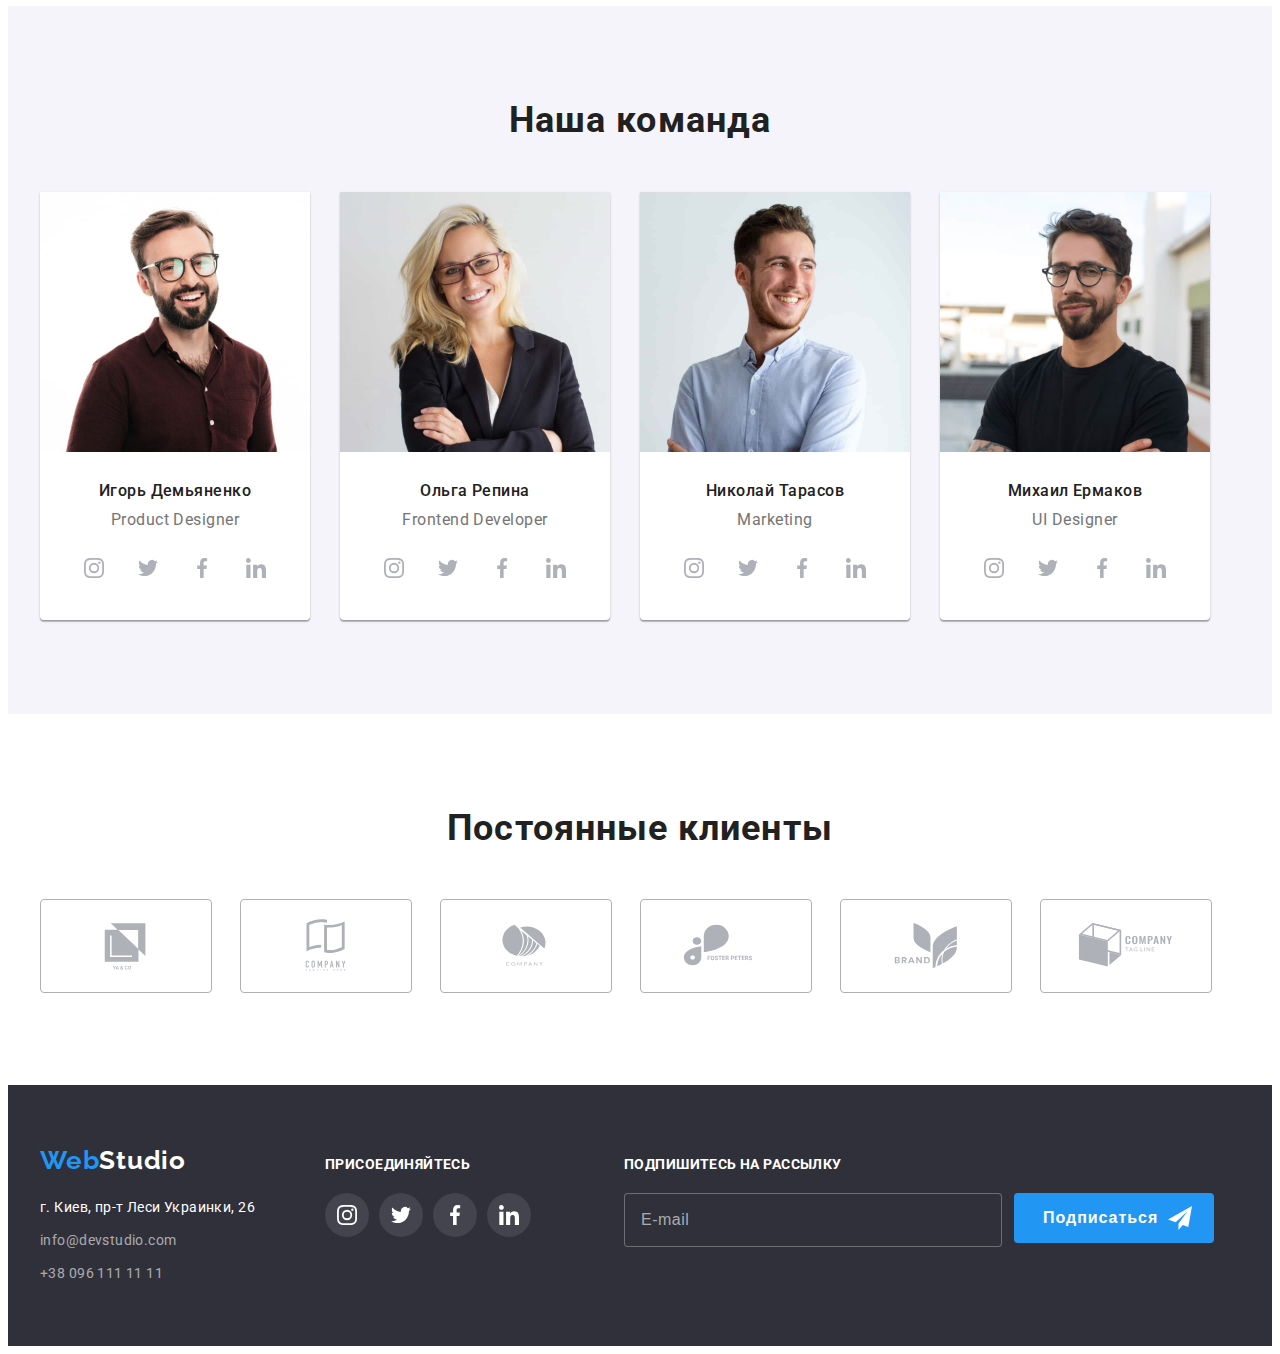
==== commit 99cbf3c0: "бэм" ====
--- a/index.html
+++ b/index.html
@@ -23,45 +23,43 @@
       href="https://fonts.googleapis.com/css2?family=Raleway:wght@700&family=Roboto:wght@400;500;700;900&display=swap"
       rel="stylesheet"
     />
-    <link rel="stylesheet" href="css/style.css" />
+    <link rel="stylesheet" href="./css/main.css" />
   </head>
 
   <body>
     <!-- Шапка -->
 
     <header class="header">
-      <div class="header-container container">
-        <!-- Главная навигация -->
-
+      <div class="wrapper container">
         <nav class="navigation">
-          <a class="logo" lang="en" href="index.html"
-            ><span class="logo-web">Web</span><span class="logo-studio">Studio</span></a
+          <a class="logo navigation__logo" lang="en" href="index.html"
+            ><span class="logo__web">Web</span><span class="logo__studio">Studio</span></a
           >
-          <ul class="navigation-list list">
-            <li class="navigation-li">
-              <a class="navigation-link nav" href="index.html">Студия</a>
-            </li>
-            <li class="navigation-li">
-              <a class="navigation-link" href="portfolio.html">Портфолио</a>
-            </li>
-            <li class="navigation-li"><a class="navigation-link" href="#">Контакты</a></li>
+          <ul class="nav list">
+            <li class="nav__item">
+              <a class="nav__link nav__link--active" href="index.html">Студия</a>
+            </li>
+            <li class="nav__item">
+              <a class="nav__link" href="portfolio.html">Портфолио</a>
+            </li>
+            <li class="nav__item">
+              <a class="nav__link" href="#">Контакты</a>
+            </li>
           </ul>
         </nav>
 
-        <!-- Связь -->
-
-        <ul class="connection list">
-          <li class="connection-li">
-            <a class="navigation-connect" href="mailto:info@devstudio.com">
-              <svg class="icon-envelope" width="16" height="12">
+        <ul class="connection wrapper__connection list">
+          <li class="connection__item">
+            <a class="connection__link" href="mailto:info@devstudio.com">
+              <svg class="connection__icon" width="16" height="12">
                 <use href="./image/sprite.svg#icon-envelope"></use>
               </svg>
               info@devstudio.com</a
             >
           </li>
-          <li class="connection-li">
-            <a class="navigation-connect" href="tel:+380961111111">
-              <svg class="icon-smartphone" width="10" height="16">
+          <li class="connection__item">
+            <a class="connection__link" href="tel:+380961111111">
+              <svg class="connection__icon" width="10" height="16">
                 <use href="./image/sprite.svg#icon-smartphone"></use>
               </svg>
               +38 096 111 11 11</a
@@ -78,7 +76,7 @@
         <!-- container -->
 
         <div class="hero container">
-          <h1 class="hero-text">
+          <h1 class="hero__text">
             Эффективные решения<br />
             для вашего бизнеса
           </h1>
@@ -94,60 +92,53 @@
 
           <h2 class="visually-hidden">Особенности</h2>
 
-          <ul class="item">
-            <li class="item-list list">
-              <div class="item-logo">
-                <svg class="icon-logo" width="70" height="70">
+          <ul class="feature">
+            <li class="feature__list list">
+              <div class="feature__logo">
+                <svg class="feature__icon" width="70" height="70">
                   <use href="./image/sprite.svg#icon-antenna"></use>
                 </svg>
               </div>
-              <div>
-                <h3 class="headline">Внимание к деталям</h3>
-                <p class="text">
-                  Идейные соображения, а также начало повседневной работы по формированию позиции.
-                </p>
-              </div>
-            </li>
-            <li class="item-list list">
-              <div class="item-logo">
-                <svg class="icon-logo" width="70" height="70">
+              <h3 class="feature__headline">Внимание к деталям</h3>
+              <p class="feature__text">
+                Идейные соображения, а также начало повседневной работы по формированию позиции.
+              </p>
+            </li>
+
+            <li class="feature__list list">
+              <div class="feature__logo">
+                <svg class="feature__icon" width="70" height="70">
                   <use href="./image/sprite.svg#icon-clock"></use>
                 </svg>
               </div>
-              <div>
-                <h3 class="headline">Пунктуальность</h3>
-                <p class="text">
-                  Задача организации, в особенности же рамки и место обучения кадров влечет за
-                  собой.
-                </p>
-              </div>
-            </li>
-            <li class="item-list list">
-              <div class="item-logo">
-                <svg class="icon-logo" width="70" height="70">
+              <h3 class="feature__headline">Пунктуальность</h3>
+              <p class="feature__text">
+                Задача организации, в особенности же рамки и место обучения кадров влечет за собой.
+              </p>
+            </li>
+
+            <li class="feature__list list">
+              <div class="feature__logo">
+                <svg class="feature__icon" width="70" height="70">
                   <use href="./image/sprite.svg#icon-diagram"></use>
                 </svg>
               </div>
-              <div>
-                <h3 class="headline">Планирование</h3>
-                <p class="text">
-                  Равным образом консультация с широким активом в значительной степени
-                  обуславливает.
-                </p>
-              </div>
-            </li>
-            <li class="item-list list">
-              <div class="item-logo">
-                <svg class="icon-logo" width="70" height="70">
+              <h3 class="feature__headline">Планирование</h3>
+              <p class="feature__text">
+                Равным образом консультация с широким активом в значительной степени обуславливает.
+              </p>
+            </li>
+
+            <li class="feature__list list">
+              <div class="feature__logo">
+                <svg class="feature__icon" width="70" height="70">
                   <use href="./image/sprite.svg#icon-astronaut"></use>
                 </svg>
               </div>
-              <div>
-                <h3 class="headline">Современные технологии</h3>
-                <p class="text">
-                  Значимость этих проблем настолько очевидна, что реализация плановых заданий.
-                </p>
-              </div>
+              <h3 class="feature__headline">Современные технологии</h3>
+              <p class="feature__text">
+                Значимость этих проблем настолько очевидна, что реализация плановых заданий.
+              </p>
             </li>
           </ul>
         </div>
@@ -157,41 +148,41 @@
 
       <section class="occupation-section">
         <div class="occupation container">
-          <h2 class="heading">Чем мы занимаемся</h2>
-          <ul class="heading-list list">
-            <li class="heading-li">
-              <div class="heading-thumb">
+          <h2 class="occupation__title">Чем мы занимаемся</h2>
+          <ul class="item list">
+            <li class="item__list">
+              <div class="item__thumb">
                 <img
-                  class="occupation-image"
+                  class="item__image"
                   src="./image/doing/desctop.jpg"
                   alt="Десктопные приложения"
                   width="370"
                 />
-                <p class="heading-text">Десктопные приложения</p>
-              </div>
-            </li>
-
-            <li class="heading-li">
-              <div class="heading-thumb">
+                <p class="item__text">Десктопные приложения</p>
+              </div>
+            </li>
+
+            <li class="item__list">
+              <div class="item__thumb">
                 <img
-                  class="occupation-image"
+                  class="item__image"
                   src="./image/doing/mobile.jpg"
                   alt="Мобильные приложения"
                   width="370"
                 />
-                <p class="heading-text">Мобильные приложения</p>
-              </div>
-            </li>
-
-            <li class="heading-li">
-              <div class="heading-thumb">
+                <p class="item__text">Мобильные приложения</p>
+              </div>
+            </li>
+
+            <li class="item__list">
+              <div class="item__thumb">
                 <img
-                  class="occupation-image"
+                  class="item__image"
                   src="./image/doing/disaine.jpg"
                   alt="Дизайнерские решения"
                   width="370"
                 />
-                <p class="heading-text">Дизайнерские решения</p>
+                <p class="item__text">Дизайнерские решения</p>
               </div>
             </li>
           </ul>
@@ -202,51 +193,51 @@
 
       <section class="command-section">
         <div class="command container">
-          <h2 class="command-heading">Наша команда</h2>
+          <h2 class="command__title">Наша команда</h2>
 
           <ul class="command-item">
             <!-- Игорь Демьяненко -->
 
-            <li class="command-list list">
+            <li class="command-item__list list">
               <img
-                class="command-image"
+                class="command-item__image"
                 src="./image/comand/igor.jpg"
                 alt="Игорь Демьяненко"
                 width="270"
               />
 
-              <div class="command-text">
-                <h3 class="command-name">Игорь Демьяненко</h3>
-                <p class="command-position" lang="en">Product Designer</p>
-
-                <ul class="socials-list list">
-                  <li class="socials-item">
-                    <a class="socials-link" href="">
-                      <svg class="socials-icon" width="20" height="20">
+              <div class="command-item__meta">
+                <h3 class="command-item__name">Игорь Демьяненко</h3>
+                <p class="command-item__position" lang="en">Product Designer</p>
+
+                <ul class="socials list">
+                  <li class="socials__item">
+                    <a class="socials__link" href="">
+                      <svg class="socials__icon" width="20" height="20">
                         <use href="./image/sprite.svg#icon-instagram"></use>
                       </svg>
                     </a>
                   </li>
 
-                  <li class="socials-item">
-                    <a class="socials-link" href="">
-                      <svg class="socials-icon" width="20" height="20">
+                  <li class="socials__item">
+                    <a class="socials__link" href="">
+                      <svg class="socials__icon" width="20" height="20">
                         <use href="./image/sprite.svg#icon-twitter"></use>
                       </svg>
                     </a>
                   </li>
 
-                  <li class="socials-item">
-                    <a class="socials-link" href="">
-                      <svg class="socials-icon" width="20" height="20">
+                  <li class="socials__item">
+                    <a class="socials__link" href="">
+                      <svg class="socials__icon" width="20" height="20">
                         <use href="./image/sprite.svg#icon-facebook"></use>
                       </svg>
                     </a>
                   </li>
 
-                  <li class="socials-item">
-                    <a class="socials-link" href="">
-                      <svg class="socials-icon" width="20" height="20">
+                  <li class="socials__item">
+                    <a class="socials__link" href="">
+                      <svg class="socials__icon" width="20" height="20">
                         <use href="./image/sprite.svg#icon-linkedin"></use>
                       </svg>
                     </a>
@@ -257,45 +248,45 @@
 
             <!-- Ольга Репина -->
 
-            <li class="command-list list">
+            <li class="command-item__list list">
               <img
-                class="command-image"
+                class="command-item__image"
                 src="./image/comand/olga.jpg"
                 alt="Ольга Репина"
                 width="270"
               />
-              <div class="command-text">
-                <h3 class="command-name">Ольга Репина</h3>
-                <p class="command-position" lang="en">Frontend Developer</p>
-
-                <ul class="socials-list list">
-                  <li class="socials-item">
-                    <a class="socials-link" href="">
-                      <svg class="socials-icon" width="20" height="20">
+              <div class="command-item__meta">
+                <h3 class="command-item__name">Ольга Репина</h3>
+                <p class="command-item__position" lang="en">Frontend Developer</p>
+
+                <ul class="socials list">
+                  <li class="socials__item">
+                    <a class="socials__link" href="">
+                      <svg class="socials__icon" width="20" height="20">
                         <use href="./image/sprite.svg#icon-instagram"></use>
                       </svg>
                     </a>
                   </li>
 
-                  <li class="socials-item">
-                    <a class="socials-link" href="">
-                      <svg class="socials-icon" width="20" height="20">
+                  <li class="socials__item">
+                    <a class="socials__link" href="">
+                      <svg class="socials__icon" width="20" height="20">
                         <use href="./image/sprite.svg#icon-twitter"></use>
                       </svg>
                     </a>
                   </li>
 
-                  <li class="socials-item">
-                    <a class="socials-link" href="">
-                      <svg class="socials-icon" width="20" height="20">
+                  <li class="socials__item">
+                    <a class="socials__link" href="">
+                      <svg class="socials__icon" width="20" height="20">
                         <use href="./image/sprite.svg#icon-facebook"></use>
                       </svg>
                     </a>
                   </li>
 
-                  <li class="socials-item">
-                    <a class="socials-link" href="">
-                      <svg class="socials-icon" width="20" height="20">
+                  <li class="socials__item">
+                    <a class="socials__link" href="">
+                      <svg class="socials__icon" width="20" height="20">
                         <use href="./image/sprite.svg#icon-linkedin"></use>
                       </svg>
                     </a>
@@ -306,45 +297,45 @@
 
             <!-- Николай Тарасов -->
 
-            <li class="command-list list">
+            <li class="command-item__list list">
               <img
-                class="command-image"
+                class="command-item__image"
                 src="./image/comand/nikolay.jpg"
                 alt="Николай Тарасов"
                 width="270"
               />
-              <div class="command-text">
-                <h3 class="command-name">Николай Тарасов</h3>
-                <p class="command-position" lang="en">Marketing</p>
-
-                <ul class="socials-list list">
-                  <li class="socials-item">
-                    <a class="socials-link" href="">
-                      <svg class="socials-icon" width="20" height="20">
+              <div class="command-item__meta">
+                <h3 class="command-item__name">Николай Тарасов</h3>
+                <p class="command-item__position" lang="en">Marketing</p>
+
+                <ul class="socials list">
+                  <li class="socials__item">
+                    <a class="socials__link" href="">
+                      <svg class="socials__icon" width="20" height="20">
                         <use href="./image/sprite.svg#icon-instagram"></use>
                       </svg>
                     </a>
                   </li>
 
-                  <li class="socials-item">
-                    <a class="socials-link" href="">
-                      <svg class="socials-icon" width="20" height="20">
+                  <li class="socials__item">
+                    <a class="socials__link" href="">
+                      <svg class="socials__icon" width="20" height="20">
                         <use href="./image/sprite.svg#icon-twitter"></use>
                       </svg>
                     </a>
                   </li>
 
-                  <li class="socials-item">
-                    <a class="socials-link" href="">
-                      <svg class="socials-icon" width="20" height="20">
+                  <li class="socials__item">
+                    <a class="socials__link" href="">
+                      <svg class="socials__icon" width="20" height="20">
                         <use href="./image/sprite.svg#icon-facebook"></use>
                       </svg>
                     </a>
                   </li>
 
-                  <li class="socials-item">
-                    <a class="socials-link" href="">
-                      <svg class="socials-icon" width="20" height="20">
+                  <li class="socials__item">
+                    <a class="socials__link" href="">
+                      <svg class="socials__icon" width="20" height="20">
                         <use href="./image/sprite.svg#icon-linkedin"></use>
                       </svg>
                     </a>
@@ -355,45 +346,45 @@
 
             <!-- Михаил Ермаков -->
 
-            <li class="command-list list">
+            <li class="command-item__list list">
               <img
-                class="command-image"
+                class="command-item__image"
                 src="./image/comand/mihail.jpg"
                 alt="Михаил Ермаков"
                 width="270"
               />
-              <div class="command-text">
-                <h3 class="command-name">Михаил Ермаков</h3>
-                <p class="command-position" lang="en">UI Designer</p>
-
-                <ul class="socials-list list">
-                  <li class="socials-item">
-                    <a class="socials-link" href="">
-                      <svg class="socials-icon" width="20" height="20">
+              <div class="command-item__meta">
+                <h3 class="command-item__name">Михаил Ермаков</h3>
+                <p class="command-item__position" lang="en">UI Designer</p>
+
+                <ul class="socials list">
+                  <li class="socials__item">
+                    <a class="socials__link" href="">
+                      <svg class="socials__icon" width="20" height="20">
                         <use href="./image/sprite.svg#icon-instagram"></use>
                       </svg>
                     </a>
                   </li>
 
-                  <li class="socials-item">
-                    <a class="socials-link" href="">
-                      <svg class="socials-icon" width="20" height="20">
+                  <li class="socials__item">
+                    <a class="socials__link" href="">
+                      <svg class="socials__icon" width="20" height="20">
                         <use href="./image/sprite.svg#icon-twitter"></use>
                       </svg>
                     </a>
                   </li>
 
-                  <li class="socials-item">
-                    <a class="socials-link" href="">
-                      <svg class="socials-icon" width="20" height="20">
+                  <li class="socials__item">
+                    <a class="socials__link" href="">
+                      <svg class="socials__icon" width="20" height="20">
                         <use href="./image/sprite.svg#icon-facebook"></use>
                       </svg>
                     </a>
                   </li>
 
-                  <li class="socials-item">
-                    <a class="socials-link" href="">
-                      <svg class="socials-icon" width="20" height="20">
+                  <li class="socials__item">
+                    <a class="socials__link" href="">
+                      <svg class="socials__icon" width="20" height="20">
                         <use href="./image/sprite.svg#icon-linkedin"></use>
                       </svg>
                     </a>
@@ -409,52 +400,52 @@
 
       <section class="client-section">
         <div class="client container">
-          <h2 class="client-title">Постоянные клиенты</h2>
-
-          <ul class="client-group">
-            <li class="client-list list">
-              <a class="client-link" href="">
-                <svg class="client-icon" width="106" height="60">
+          <h2 class="client__title">Постоянные клиенты</h2>
+
+          <ul class="clients">
+            <li class="clients__list list">
+              <a class="clients__link" href="">
+                <svg class="clients__icon" width="106" height="60">
                   <use href="./image/sprite.svg#icon-Logo"></use>
                 </svg>
               </a>
             </li>
 
-            <li class="client-list list">
-              <a class="client-link" href="">
-                <svg class="client-icon" width="106" height="60">
+            <li class="clients__list list">
+              <a class="clients__link" href="">
+                <svg class="clients__icon" width="106" height="60">
                   <use href="./image/sprite.svg#icon-Logo2"></use>
                 </svg>
               </a>
             </li>
 
-            <li class="client-list list">
-              <a class="client-link" href="">
-                <svg class="client-icon" width="106" height="60">
+            <li class="clients__list list">
+              <a class="clients__link" href="">
+                <svg class="clients__icon" width="106" height="60">
                   <use href="./image/sprite.svg#icon-Logo3"></use>
                 </svg>
               </a>
             </li>
 
-            <li class="client-list list">
-              <a class="client-link" href="">
-                <svg class="client-icon" width="106" height="60">
+            <li class="clients__list list">
+              <a class="clients__link" href="">
+                <svg class="clients__icon" width="106" height="60">
                   <use href="./image/sprite.svg#icon-Logo4"></use>
                 </svg>
               </a>
             </li>
 
-            <li class="client-list list">
-              <a class="client-link" href="">
-                <svg class="client-icon" width="106" height="60">
+            <li class="clients__list list">
+              <a class="clients__link" href="">
+                <svg class="clients__icon" width="106" height="60">
                   <use href="./image/sprite.svg#icon-Logo5"></use>
                 </svg>
               </a>
             </li>
 
-            <li class="client-list list">
-              <a class="client-link" href="">
-                <svg class="client-icon" width="106" height="60">
+            <li class="clients__list list">
+              <a class="clients__link" href="">
+                <svg class="clients__icon" width="106" height="60">
                   <use href="./image/sprite.svg#icon-Logo6"></use>
                 </svg>
               </a>
@@ -466,22 +457,22 @@
 
     <!-- Подвал -->
 
-    <footer class="footer">
-      <div class="footer-block container">
+    <footer class="footer-section">
+      <div class="footer container">
         <!-- Логотип -->
 
-        <div class="block">
-          <a class="logo logo-footer" lang="en" href="index.html">
-            <span class="logo-web">Web</span><span class="logo-studio-footer">Studio</span></a
+        <div class="block-info">
+          <a class="logo block-info__logo" lang="en" href="index.html">
+            <span class="logo__web">Web</span><span class="logo__studio--footer">Studio</span></a
           >
 
           <!-- Блок адрес -->
 
           <address class="address">
             <ul class="address-table list">
-              <li class="address-list list">
+              <li class="address-table__list">
                 <a
-                  class="footer-navigation list"
+                  class="address-table__navigation list"
                   href="https://www.google.com/maps/place/%D0%B1%D1%83%D0%BB.+%D0%9B%D0%B5%D1%81%D0%B8+%D0%A3%D0%BA%D1%80%D0%B0%D0%B8%D0%BD%D0%BA%D0%B8,+26,+%D0%9A%D0%B8%D0%B5%D0%B2,"
                   target="_blank"
                   rel="noreferrer noopeneer"
@@ -490,14 +481,16 @@
                 >
               </li>
 
-              <li class="address-list list">
-                <a class="footer-connect list" href="mailto:info@devstudio.com"
+              <li class="address-table__list">
+                <a class="address-table__connect list" href="mailto:info@devstudio.com"
                   >info@devstudio.com</a
                 >
               </li>
 
-              <li class="address-list list">
-                <a class="footer-connect list" href="tel:+380961111111">+38 096 111 11 11</a>
+              <li class="address-table__list">
+                <a class="address-table__connect list" href="tel:+380961111111"
+                  >+38 096 111 11 11</a
+                >
               </li>
             </ul>
           </address>
@@ -506,36 +499,36 @@
         <!-- присоединяйтесь -->
 
         <div class="join">
-          <p class="join-text">присоединяйтесь</p>
-
-          <ul class="join-list list">
-            <li class="join-item">
-              <a class="join-link" href="">
-                <svg class="join-icon social-icon" width="20" height="20">
+          <p class="join__text">присоединяйтесь</p>
+
+          <ul class="join-table list">
+            <li class="join-table__item">
+              <a class="join-table__link" href="">
+                <svg class="join-table__icon socials__icon" width="20" height="20">
                   <use href="./image/sprite.svg#icon-instagram"></use>
                 </svg>
               </a>
             </li>
 
-            <li class="join-item">
-              <a class="join-link" href="">
-                <svg class="join-icon social-icon" width="20" height="20">
+            <li class="join-table__item">
+              <a class="join-table__link" href="">
+                <svg class="join-table__icon socials__icon" width="20" height="20">
                   <use href="./image/sprite.svg#icon-twitter"></use>
                 </svg>
               </a>
             </li>
 
-            <li class="join-item">
-              <a class="join-link" href="">
-                <svg class="join-icon social-icon" width="20" height="20">
+            <li class="join-table__item">
+              <a class="join-table__link" href="">
+                <svg class="join-table__icon socials__icon" width="20" height="20">
                   <use href="./image/sprite.svg#icon-facebook"></use>
                 </svg>
               </a>
             </li>
 
-            <li class="join-item">
-              <a class="join-link" href="">
-                <svg class="join-icon social-icon" width="20" height="20">
+            <li class="join-table__item">
+              <a class="join-table__link" href="">
+                <svg class="join-table__icon socials__icon" width="20" height="20">
                   <use href="./image/sprite.svg#icon-linkedin"></use>
                 </svg>
               </a>
@@ -545,27 +538,23 @@
 
         <!-- Подпишитесь на рассылку -->
 
-        <form action="#" class="subscription-form">
-          <p class="subscription-title">Подпишитесь на рассылку</p>
-          <div class="subscription-wrapper">
-            <div class="subscription-wrapper-input">
-              <input
-                class="subscription-input"
-                type="email"
-                name="subscription-name"
-                placeholder="E-mail"
-                required
-              />
-            </div>
-
-            <div class="subscription-wrapper-button">
-              <button class="subscription-button" type="submit">
-                <span class="subscription-text">Подписаться</span>
-                <svg class="subscription-icon" width="24" height="24">
-                  <use href="./image/sprite.svg#icon-footer-icon-send"></use>
-                </svg>
-              </button>
-            </div>
+        <form action="#" class="subscription">
+          <p class="subscription__title">Подпишитесь на рассылку</p>
+          <div class="subscription__wrapper">
+            <input
+              class="subscription__input"
+              type="email"
+              name="subscription-name"
+              placeholder="E-mail"
+              required
+            />
+
+            <button class="subscription-button" type="submit">
+              <span class="subscription-button__text">Подписаться</span>
+              <svg class="subscription-button__icon" width="24" height="24">
+                <use href="./image/sprite.svg#icon-footer-icon-send"></use>
+              </svg>
+            </button>
           </div>
         </form>
       </div>
@@ -576,13 +565,13 @@
     <div class="backdrop is-hidden" data-modal>
       <div class="modal">
         <form class="modal-form" action="#" method="POST">
-          <p class="modal-title">Оставьте свои данные, мы вам перезвоним</p>
-
-          <div class="modal-form-field">
-            <label for="text" class="modal-form-label">Имя</label>
-            <span class="modal-wrapper">
+          <p class="modal-form__title">Оставьте свои данные, мы вам перезвоним</p>
+
+          <div class="modal-form__field">
+            <label for="text" class="modal-form__label">Имя</label>
+            <span class="modal-form__wrapper">
               <input
-                class="modal-input"
+                class="modal-form__input"
                 id="text"
                 type="text"
                 name="user-name"
@@ -591,17 +580,17 @@
                 title="Символы должны содержать латиницу или киррилицу"
                 required
               />
-              <svg class="modal-icon" width="18" height="18">
+              <svg class="modal-form__icon" width="18" height="18">
                 <use href="./image/sprite.svg#icon-person"></use>
               </svg>
             </span>
           </div>
 
-          <div class="modal-form-field">
-            <label for="tel" class="modal-form-label">Телефон</label>
-            <span class="modal-wrapper">
+          <div class="modal-form__field">
+            <label for="tel" class="modal-form__label">Телефон</label>
+            <span class="modal-form__wrapper">
               <input
-                class="modal-input"
+                class="modal-form__input"
                 id="tel"
                 type="tel"
                 name="user-tel"
@@ -609,26 +598,26 @@
                 title="Международный, государственный или местный телефонный номер"
                 required
               />
-              <svg class="modal-icon" width="18" height="18">
+              <svg class="modal-form__icon" width="18" height="18">
                 <use href="./image/sprite.svg#icon-phone"></use>
               </svg>
             </span>
           </div>
 
-          <div class="modal-form-field">
-            <label for="email" class="modal-form-label">Почта</label>
-            <span class="modal-wrapper">
-              <input class="modal-input" id="email" type="email" name="user-email" required />
-              <svg class="modal-icon" width="18" height="18">
+          <div class="modal-form__field">
+            <label for="email" class="modal-form__label">Почта</label>
+            <span class="modal-form__wrapper">
+              <input class="modal-form__input" id="email" type="email" name="user-email" required />
+              <svg class="modal-form__icon" width="18" height="18">
                 <use href="./image/sprite.svg#icon-email"></use>
               </svg>
             </span>
           </div>
 
-          <div class="modal-form-textarea">
-            <label for="comment" class="modal-form-label">Комментарий</label>
+          <div class="modal-form__textarea">
+            <label for="comment" class="modal-form__label">Комментарий</label>
             <textarea
-              class="modal-input modal-field-textarea"
+              class="modal-form__input modal-field__textarea"
               name="textarea"
               id="comment"
               placeholder="Введите текст"
@@ -637,7 +626,7 @@
 
           <!-- checkbox -->
 
-          <div class="form-checkbox">
+          <div class="modal-form-checkbox">
             <input
               class="checkbox visually-hidden"
               id="check"
@@ -645,18 +634,18 @@
               name="policy"
               required
             />
-            <label class="checkbox-text" for="check"
-              ><span class="checkbox-icon">
+            <label class="modal-form-checkbox__text" for="check"
+              ><span class="modal-form-checkbox__icon">
                 <svg width="11" height="8">
                   <use href="./image/sprite.svg#icon-check"></use>
                 </svg>
               </span>
               Соглашаюсь с рассылкой и принимаю &#160;
-              <a class="checkbox-link" href="#">Условия договора</a></label
+              <a class="modal-form-checkbox__link" href="#">Условия договора</a></label
             >
           </div>
 
-          <button class="modal-button" type="submit">Отправить</button>
+          <button class="button button--modal" type="submit">Отправить</button>
         </form>
 
         <button type="button" title="Close" class="button-x" data-modal-close>
--- a/css/main.css
+++ b/css/main.css
@@ -0,0 +1,966 @@
+:root {
+  --page-text: #212121;
+  --primary-text-color: #757575;
+  --secondary-text-color: #2196f3;
+  --third-text-color: #ffffff;
+  --link-color: #afb1b8;
+  --primary-background-color: #ffffff;
+  --secondary-background-color: #f5f4fa;
+  --third-background-color: #2196f3;
+  --transition-color: color 250ms cubic-bezier(0.4, 0, 0.2, 1);
+}
+
+body {
+  font-family: 'Roboto', sans-serif;
+  background: var(--primary-background-color);
+  color: var(--page-text);
+  font-size: 16px;
+  font-style: normal;
+}
+
+h1,
+h2,
+h3,
+h4,
+h5,
+h6,
+p {
+  margin: 0;
+}
+
+ul {
+  margin: 0;
+  padding: 0;
+}
+
+img {
+  display: block;
+}
+
+.list {
+  list-style: none;
+  text-decoration: none;
+  font-style: normal;
+}
+
+.container {
+  width: 1200px;
+  margin: 0 auto;
+  padding: 0 15px;
+}
+
+.header {
+  background-color: var(--primary-background-color);
+  border-bottom: 1px solid #ececec;
+}
+
+.wrapper {
+  display: flex;
+  align-items: center;
+}
+
+.logo {
+  font-family: 'Raleway', sans-serif;
+  text-decoration: none;
+  font-weight: 700;
+  font-size: 26px;
+  line-height: 1.192;
+  letter-spacing: 0.03em;
+  display: block;
+}
+
+.logo__web {
+  color: var(--secondary-text-color);
+}
+
+.logo__studio {
+  color: #000000;
+}
+
+.navigation__logo {
+  margin-right: 93px;
+}
+
+.navigation {
+  display: flex;
+  align-items: center;
+}
+
+.nav {
+  display: flex;
+  align-items: center;
+}
+
+.nav__item:not(:last-child) {
+  margin-right: 50px;
+}
+
+.nav__link {
+  color: var(--page-text);
+  text-decoration: none;
+  font-weight: 500;
+  font-size: 14px;
+  line-height: 1.14;
+  letter-spacing: 0.02em;
+  display: block;
+  padding-top: 32px;
+  padding-bottom: 32px;
+  transition: var(--transition-color);
+}
+
+.nav__link:hover, .nav__link:focus {
+  color: var(--secondary-text-color);
+}
+
+.nav__link--active {
+  color: var(--secondary-text-color);
+  display: flex;
+  flex-direction: column;
+  padding-bottom: 0px;
+}
+
+.nav__link--active::after {
+  content: '';
+  display: block;
+  width: 100%;
+  height: 4px;
+  border: 2px solid;
+  border-radius: 2px;
+  background-color: var(--third-background-color);
+  margin-top: 28px;
+  margin-bottom: -2px;
+}
+
+.connection {
+  display: flex;
+}
+
+.connection__icon {
+  margin-right: 10px;
+  fill: currentColor;
+  align-items: center;
+  padding: 0;
+}
+
+.connection__item + .connection__item {
+  margin-left: 50px;
+}
+
+.connection__link {
+  color: var(--primary-text-color);
+  text-decoration: none;
+  font-weight: 500;
+  font-size: 14px;
+  line-height: 1.14;
+  letter-spacing: 0.02em;
+  padding: 16px 0;
+  display: flex;
+  transition: var(--transition-color);
+}
+
+.connection__link:hover, .connection__link:focus {
+  color: var(--secondary-text-color);
+  fill: var(--secondary-text-color);
+}
+
+.wrapper__connection {
+  margin-left: auto;
+}
+
+.hero-section {
+  display: flex;
+  text-align: center;
+  align-items: center;
+  padding-top: 200px;
+  padding-bottom: 200px;
+}
+
+.image-hero {
+  max-width: 1600px;
+  background-color: #c4c4c4;
+  background-image: linear-gradient(to right, rgba(47, 48, 58, 0.4), rgba(47, 48, 58, 0.4)), url("../image/hero/hero.jpg");
+  background-position: center;
+  background-size: cover;
+  background-repeat: no-repeat;
+  margin: 0 auto;
+}
+
+.hero {
+  max-width: 696px;
+}
+
+.hero__text {
+  color: var(--third-text-color);
+  font-weight: 900;
+  font-size: 44px;
+  line-height: 1.36;
+  text-align: center;
+  letter-spacing: 0.06em;
+  text-transform: uppercase;
+  margin-bottom: 30px;
+}
+
+.button {
+  color: var(--third-text-color);
+  background-color: var(--third-background-color);
+  border: 1px solid transparent;
+  border-radius: 4px;
+  cursor: pointer;
+  height: 50px;
+  min-width: 200px;
+  text-align: center;
+  padding: 10px 32px;
+  transition: background-color 250ms cubic-bezier(0.4, 0, 0.2, 1);
+}
+
+.button:hover, .button:focus, .button:active {
+  background-color: #188ce8;
+}
+
+.visually-hidden {
+  position: absolute;
+  width: 1px;
+  height: 1px;
+  margin: -1px;
+  padding: 0;
+  overflow: hidden;
+  border: 0;
+  clip: rect(0 0 0 0);
+  z-index: 1;
+}
+
+.feature-section {
+  padding-top: 94px;
+  padding-bottom: 94px;
+  background-color: var(--primary-background-color);
+}
+
+.feature {
+  display: flex;
+}
+
+.feature__logo {
+  display: flex;
+  height: 120px;
+  border-radius: 4px;
+  margin-bottom: 30px;
+  background-color: var(--secondary-background-color);
+  justify-content: center;
+  align-items: center;
+}
+
+.feature__headline {
+  color: var(--page-text);
+  font-weight: 700;
+  font-size: 14px;
+  line-height: 1.14;
+  letter-spacing: 0.03em;
+  text-transform: uppercase;
+  margin-bottom: 10px;
+}
+
+.feature__text {
+  color: var(--primary-text-color);
+  font-size: 14px;
+  line-height: 1.71;
+  letter-spacing: 0.03em;
+}
+
+.feature__list {
+  width: 270px;
+}
+
+.feature__list:not(:last-child) {
+  margin-right: 30px;
+}
+
+.occupation-section {
+  background-color: var(--primary-background-color);
+  padding-bottom: 94px;
+}
+
+.occupation__title {
+  font-weight: 700;
+  font-size: 36px;
+  line-height: 1.16;
+  text-align: center;
+  letter-spacing: 0.03em;
+  display: block;
+  margin-bottom: 50px;
+}
+
+.item {
+  display: flex;
+}
+
+.item__thumb {
+  position: relative;
+  width: 370px;
+}
+
+.item__image {
+  display: block;
+  max-width: 100%;
+}
+
+.item__text {
+  width: 100%;
+  height: 70px;
+  position: absolute;
+  bottom: 0;
+  color: var(--third-text-color);
+  background-color: rgba(47, 48, 58, 0.8);
+  font-weight: 700;
+  font-size: 14px;
+  line-height: 1.14;
+  text-align: center;
+  letter-spacing: 0.03em;
+  text-transform: uppercase;
+  padding: 27px 0;
+}
+
+.item__list {
+  width: 370px;
+}
+
+.item__list:not(:last-child) {
+  margin-right: 30px;
+}
+
+.command-section {
+  background-color: var(--secondary-background-color);
+  padding: 94px 0;
+}
+
+.command__title {
+  color: var(--page-text);
+  font-weight: 700;
+  font-size: 36px;
+  line-height: 1.16;
+  text-align: center;
+  letter-spacing: 0.03em;
+  display: block;
+  margin-bottom: 50px;
+}
+
+.command-item__list {
+  width: 270px;
+  border-radius: 0px 0px 4px 4px;
+  box-shadow: 0px 1px 3px rgba(0, 0, 0, 0.12), 0px 1px 1px rgba(0, 0, 0, 0.14), 0px 2px 1px rgba(0, 0, 0, 0.2);
+  background-color: var(--primary-background-color);
+}
+
+.command-item__list:not(:last-child) {
+  margin-right: 30px;
+}
+
+.command-item {
+  display: flex;
+}
+
+.command-item__image {
+  max-width: 100%;
+}
+
+.command-item__meta {
+  padding: 30px 32px;
+}
+
+.command-item__name {
+  color: var(--page-text);
+  font-weight: 500;
+  font-size: 16px;
+  line-height: 1.18;
+  text-align: center;
+  letter-spacing: 0.03em;
+  margin-bottom: 10px;
+  display: block;
+}
+
+.command-item__position {
+  color: var(--primary-text-color);
+  font-size: 16px;
+  line-height: 1.18;
+  text-align: center;
+  letter-spacing: 0.03em;
+  display: block;
+  margin-bottom: 16px;
+}
+
+.socials {
+  display: flex;
+}
+
+.socials__item:not(:last-child) {
+  margin-right: 10px;
+}
+
+.socials__link {
+  width: 44px;
+  height: 44px;
+  border-radius: 50%;
+  background-color: var(--primary-background-color);
+  display: flex;
+  justify-content: center;
+  align-items: center;
+  transition: background-color 250ms cubic-bezier(0.4, 0, 0.2, 1);
+}
+
+.socials__link:hover, .socials__link:focus {
+  background-color: var(--third-background-color);
+}
+
+.socials__icon {
+  fill: var(--link-color);
+  transition: fill 250ms cubic-bezier(0.4, 0, 0.2, 1);
+}
+
+.socials__link:hover .socials__icon,
+.socials__link:focus .socials__icon {
+  fill: var(--third-text-color);
+}
+
+.client-section {
+  background-color: var(--primary-background-color);
+  padding: 94px 0;
+}
+
+.client__title {
+  color: var(--page-text);
+  font-weight: 700;
+  font-size: 36px;
+  line-height: 1.16;
+  text-align: center;
+  letter-spacing: 0.03em;
+  margin-bottom: 50px;
+}
+
+.clients {
+  display: flex;
+}
+
+.clients__list {
+  width: 170px;
+  height: 92px;
+}
+
+.clients__list:not(:last-child) {
+  margin-right: 30px;
+}
+
+.clients__link {
+  width: 100%;
+  height: 100%;
+  border: 1px solid #afb1b8;
+  border-radius: 4px;
+  display: flex;
+  justify-content: center;
+  align-items: center;
+  transition-property: border-color;
+  transition-duration: 250ms;
+  transition-timing-function: cubic-bezier(0.4, 0, 0.2, 1);
+}
+
+.clients__link:hover, .clients__link:focus {
+  border-color: var(--secondary-text-color);
+}
+
+.clients__icon {
+  fill: #afb1b8;
+  transition-property: fill;
+  transition-duration: 250ms;
+  transition-timing-function: cubic-bezier(0.4, 0, 0.2, 1);
+}
+
+.clients__link:hover .clients__icon,
+.clients__link:focus .clients__icon {
+  fill: var(--secondary-text-color);
+}
+
+.portfolio {
+  margin-right: auto;
+  margin-left: auto;
+  background-color: var(--primary-background-color);
+  padding-top: 94px;
+  padding-bottom: 94px;
+}
+
+.filtre {
+  display: flex;
+  justify-content: center;
+  margin-bottom: 50px;
+}
+
+.filtre-btn:not(:last-child) {
+  margin-right: 8px;
+}
+
+.filtre-list {
+  color: var(--page-text);
+  border: 1px solid transparent;
+  background-color: #f5f4fa;
+  border-radius: 4px;
+  font-weight: 500;
+  line-height: 1.62;
+  text-align: center;
+  letter-spacing: 0.03em;
+  cursor: pointer;
+  transition-property: background-color, color, box-shadow;
+  transition-duration: 250ms;
+  transition-timing-function: cubic-bezier(0.4, 0, 0.2, 1);
+}
+
+.filtre-list:hover,
+.filtre-list:focus {
+  color: var(--third-text-color);
+  background-color: var(--third-background-color);
+  box-shadow: 0px 3px 1px rgba(0, 0, 0, 0.1), 0px 1px 2px rgba(0, 0, 0, 0.08), 0px 2px 2px rgba(0, 0, 0, 0.12);
+}
+
+.content {
+  display: flex;
+  flex-wrap: wrap;
+  margin-top: -30px;
+  margin-bottom: 0;
+  margin-left: -30px;
+}
+
+.content-image {
+  position: relative;
+  overflow: hidden;
+}
+
+.overlay {
+  position: absolute;
+  top: 0;
+  left: 0;
+  width: 100%;
+  height: 100%;
+  background-color: rgba(33, 150, 243, 0.9);
+  color: var(--third-text-color);
+  padding: 63px 24px;
+  font-weight: 400;
+  font-size: 18px;
+  line-height: 1.56;
+  letter-spacing: 0.03em;
+  overflow: hidden;
+  transform: translateY(100%);
+  transition-property: transform;
+  transition-duration: 250ms;
+  transition-timing-function: cubic-bezier(0.4, 0, 0.2, 1);
+}
+
+.content > .content-list {
+  flex-basis: calc(100% / 3 - 30px);
+  margin-top: 30px;
+  margin-left: 30px;
+}
+
+.content-link {
+  display: block;
+  transition-property: box-shadow;
+  transition-duration: 250ms;
+  transition-timing-function: cubic-bezier(0.4, 0, 0.2, 1);
+}
+
+.content-link:hover,
+.content-link:focus {
+  box-shadow: 0px 3px 1px rgba(0, 0, 0, 0.1), 0px 1px 2px rgba(0, 0, 0, 0.08), 0px 2px 2px rgba(0, 0, 0, 0.12);
+}
+
+.content-link:hover .overlay,
+.content-link:focus .overlay {
+  transform: translateY(0);
+}
+
+.image {
+  max-width: 370px;
+}
+
+.box {
+  padding: 20px 24px;
+  border-left: 1px solid #eeeeee;
+  border-right: 1px solid #eeeeee;
+  border-bottom: 1px solid #eeeeee;
+}
+
+.caption {
+  color: var(--page-text);
+  font-weight: 700;
+  font-size: 18px;
+  line-height: 2;
+  letter-spacing: 0.06em;
+}
+
+.subtitle {
+  color: var(--primary-text-color);
+  line-height: 1.87;
+  letter-spacing: 0.03em;
+  margin-top: 4px;
+}
+
+.footer-section {
+  background-color: #2f303a;
+  padding-top: 60px;
+  padding-bottom: 60px;
+}
+
+.footer {
+  display: flex;
+  align-items: baseline;
+}
+
+.block-info {
+  margin-right: 70px;
+}
+
+.block-info__logo {
+  max-width: 145px;
+}
+
+.logo__studio--footer {
+  color: #ffffff;
+}
+
+.address {
+  margin-top: 20px;
+}
+
+.address-table__navigation:hover, .address-table__navigation:focus, .address-table__connect:hover, .address-table__connect:focus {
+  color: var(--secondary-text-color);
+}
+
+.address-table__list:not(:last-child) {
+  margin-bottom: 9px;
+}
+
+.address-table__navigation {
+  color: var(--third-text-color);
+  font-size: 14px;
+  line-height: 1.71;
+  letter-spacing: 0.03em;
+  transition: var(--transition-color);
+}
+
+.address-table__connect {
+  color: rgba(255, 255, 255, 0.6);
+  font-size: 14px;
+  line-height: 1.71;
+  letter-spacing: 0.03em;
+  transition: var(--transition-color);
+}
+
+.join__text {
+  color: var(--third-text-color);
+  font-style: normal;
+  font-weight: bold;
+  font-size: 14px;
+  line-height: 1.14;
+  letter-spacing: 0.03em;
+  text-transform: uppercase;
+  margin-bottom: 20px;
+}
+
+.join-table {
+  display: flex;
+}
+
+.join-table__item:not(:last-child) {
+  margin-right: 10px;
+}
+
+.join-table__icon {
+  fill: var(--third-text-color);
+}
+
+.join-table__link {
+  width: 44px;
+  height: 44px;
+  border-radius: 50%;
+  background-color: #43444d;
+  display: flex;
+  justify-content: center;
+  align-items: center;
+  transition: background-color 250ms cubic-bezier(0.4, 0, 0.2, 1);
+}
+
+.join-table__link:hover, .join-table__link:focus {
+  background-color: var(--third-background-color);
+}
+
+.subscription {
+  margin-left: 93px;
+}
+
+.subscription__title {
+  color: var(--third-text-color);
+  font-weight: 700;
+  font-size: 14px;
+  line-height: 1.14;
+  letter-spacing: 0.03em;
+  text-transform: uppercase;
+  margin-bottom: 20px;
+}
+
+.subscription__wrapper {
+  display: flex;
+}
+
+.subscription__input {
+  display: flex;
+  width: 358px;
+  height: 50px;
+  padding-left: 16px;
+  background-color: #2f303a;
+  border-radius: 4px;
+  color: var(--third-text-color);
+  border: 1px solid rgba(255, 255, 255, 0.3);
+  outline: none;
+  margin-right: 12px;
+}
+
+.subscription__input:focus {
+  border-color: var(--third-background-color);
+}
+
+.subscription__input::placeholder {
+  font-weight: 400;
+  font-size: 16px;
+  line-height: 1.25;
+  letter-spacing: 0.03em;
+  color: rgba(255, 255, 255, 0.6);
+}
+
+.subscription-button {
+  display: flex;
+  align-items: center;
+  background-color: var(--third-background-color);
+  width: 200px;
+  height: 50px;
+  padding: 0;
+  border-radius: 4px;
+  border: transparent;
+  cursor: pointer;
+  transition: box-shadow 250ms cubic-bezier(0.4, 0, 0.2, 1);
+}
+
+.subscription-button:hover, .subscription-button:focus {
+  background-color: #188ce8;
+  box-shadow: 0px 4px 4px rgba(0, 0, 0, 0.15);
+}
+
+.subscription-button__text {
+  color: var(--third-text-color);
+  margin-left: 29px;
+  margin-right: 10px;
+  font-weight: 700;
+  font-size: 16px;
+  line-height: 1.87;
+  text-align: center;
+  letter-spacing: 0.06em;
+  display: block;
+}
+
+.subscription-button__icon {
+  fill: var(--third-text-color);
+  padding: 0;
+  margin: 0;
+}
+
+.backdrop {
+  position: fixed;
+  top: 0;
+  left: 0;
+  width: 100%;
+  height: 100%;
+  background-color: rgba(0, 0, 0, 0.2);
+  transition: 250ms cubic-bezier(0.4, 0, 0.2, 1);
+  opacity: 1;
+  visibility: visible;
+  pointer-events: auto;
+  z-index: 2;
+}
+
+.backdrop.is-hidden {
+  opacity: 0;
+  visibility: hidden;
+  pointer-events: none;
+}
+
+.backdrop.is-hidden .modal {
+  transform: translate(-50%, -50%);
+}
+
+.modal {
+  position: absolute;
+  top: 50%;
+  left: 50%;
+  width: 528px;
+  height: 581px;
+  background-color: var(--primary-background-color);
+  padding: 40px;
+  box-shadow: 0px 1px 3px rgba(0, 0, 0, 0.12), 0px 1px 1px rgba(0, 0, 0, 0.14), 0px 2px 1px rgba(0, 0, 0, 0.2);
+  border-radius: 4px;
+  transform: translate(-50%, -50%);
+  transition: transform 250ms cubic-bezier(0.4, 0, 0.2, 1);
+}
+
+.modal-form__title {
+  display: block;
+  font-weight: 700;
+  font-size: 20px;
+  line-height: 1.15;
+  text-align: center;
+  letter-spacing: 0.03em;
+  margin: 0 auto 12px;
+}
+
+.modal-form__label {
+  display: block;
+  font-weight: 400;
+  font-size: 12px;
+  line-height: 1.16;
+  letter-spacing: 0.01em;
+  color: var(--primary-text-color);
+  margin-bottom: 4px;
+}
+
+.modal-form__field:not(:last-child) {
+  margin-bottom: 10px;
+}
+
+.modal-form__wrapper {
+  display: block;
+  position: relative;
+}
+
+.modal-form__icon {
+  position: absolute;
+  top: 50%;
+  left: 12px;
+  transform: translateY(-50%);
+  z-index: 3;
+  fill: var(--page-text);
+  transition: fill 250ms cubic-bezier(0.4, 0, 0.2, 1);
+}
+
+.modal-form__input {
+  display: block;
+  width: 448px;
+  height: 40px;
+  border: 1px solid rgba(33, 33, 33, 0.2);
+  border-radius: 4px;
+  padding-left: 42px;
+  transition: border-color 250ms cubic-bezier(0.4, 0, 0.2, 1);
+}
+
+.modal-form__input:focus {
+  border-color: var(--secondary-text-color);
+  outline: none;
+}
+
+.modal-form__input:focus + .modal-form__icon {
+  fill: var(--secondary-text-color);
+}
+
+.modal-field__textarea {
+  width: 100%;
+  height: 120px;
+  resize: none;
+  padding: 12px 16px;
+}
+
+.modal-field__textarea::placeholder {
+  color: var(--primary-text-color);
+  font-weight: 400;
+  font-size: 12px;
+  line-height: 1.16;
+  letter-spacing: 0.01em;
+}
+
+.modal-form-checkbox {
+  display: flex;
+  align-items: center;
+  margin: 20px 0 30px;
+  transition: color 250ms cubic-bezier(0.4, 0, 0.2, 1);
+}
+
+.modal-form-checkbox__text {
+  font-weight: 400;
+  font-size: 14px;
+  line-height: 1.71;
+  letter-spacing: 0.03em;
+  color: var(--primary-text-color);
+  display: flex;
+  align-items: center;
+  margin: 0 auto;
+}
+
+.modal-form-checkbox__icon {
+  width: 16px;
+  height: 15px;
+  border: 2px solid var(--page-text);
+  border-radius: 2px;
+  margin-right: 8px;
+  display: flex;
+  align-items: center;
+  justify-content: center;
+  transition-property: background-color;
+  transition-duration: 250ms;
+  transition-timing-function: cubic-bezier(0.4, 0, 0.2, 1);
+}
+
+.checkbox:checked + .modal-form-checkbox__text .modal-form-checkbox__icon {
+  background-color: var(--third-background-color);
+  border: transparent;
+}
+
+.modal-form-checkbox__link {
+  color: var(--secondary-text-color);
+  text-decoration: underline;
+}
+
+.button--modal {
+  display: block;
+  margin: 0 auto;
+  border: none;
+  font-weight: 700;
+  line-height: 1.87;
+  letter-spacing: 0.06em;
+  transition: background-color 250ms cubic-bezier(0.4, 0, 0.2, 1), box-shadow 250ms cubic-bezier(0.4, 0, 0.2, 1);
+}
+
+.button--modal:hover,
+.button--modal:focus,
+.button--modal:active {
+  box-shadow: 0px 4px 4px rgba(0, 0, 0, 0.15);
+}
+
+.button-x {
+  position: absolute;
+  top: 8px;
+  right: 8px;
+  width: 30px;
+  height: 30px;
+  border: 1px solid rgba(0, 0, 0, 0.1);
+  border-radius: 50%;
+  background-color: var(--primary-background-color);
+  display: flex;
+  justify-content: center;
+  align-items: center;
+  cursor: pointer;
+  padding: 0;
+}
+
+.icon-button-x {
+  fill: #000000;
+  transition-property: fill;
+  transition-duration: 250ms;
+  transition-timing-function: cubic-bezier(0.4, 0, 0.2, 1);
+}
+
+.button-x:hover .icon-button-x,
+.button-x:focus .icon-button-x {
+  fill: var(--secondary-text-color);
+}
+/*# sourceMappingURL=main.css.map */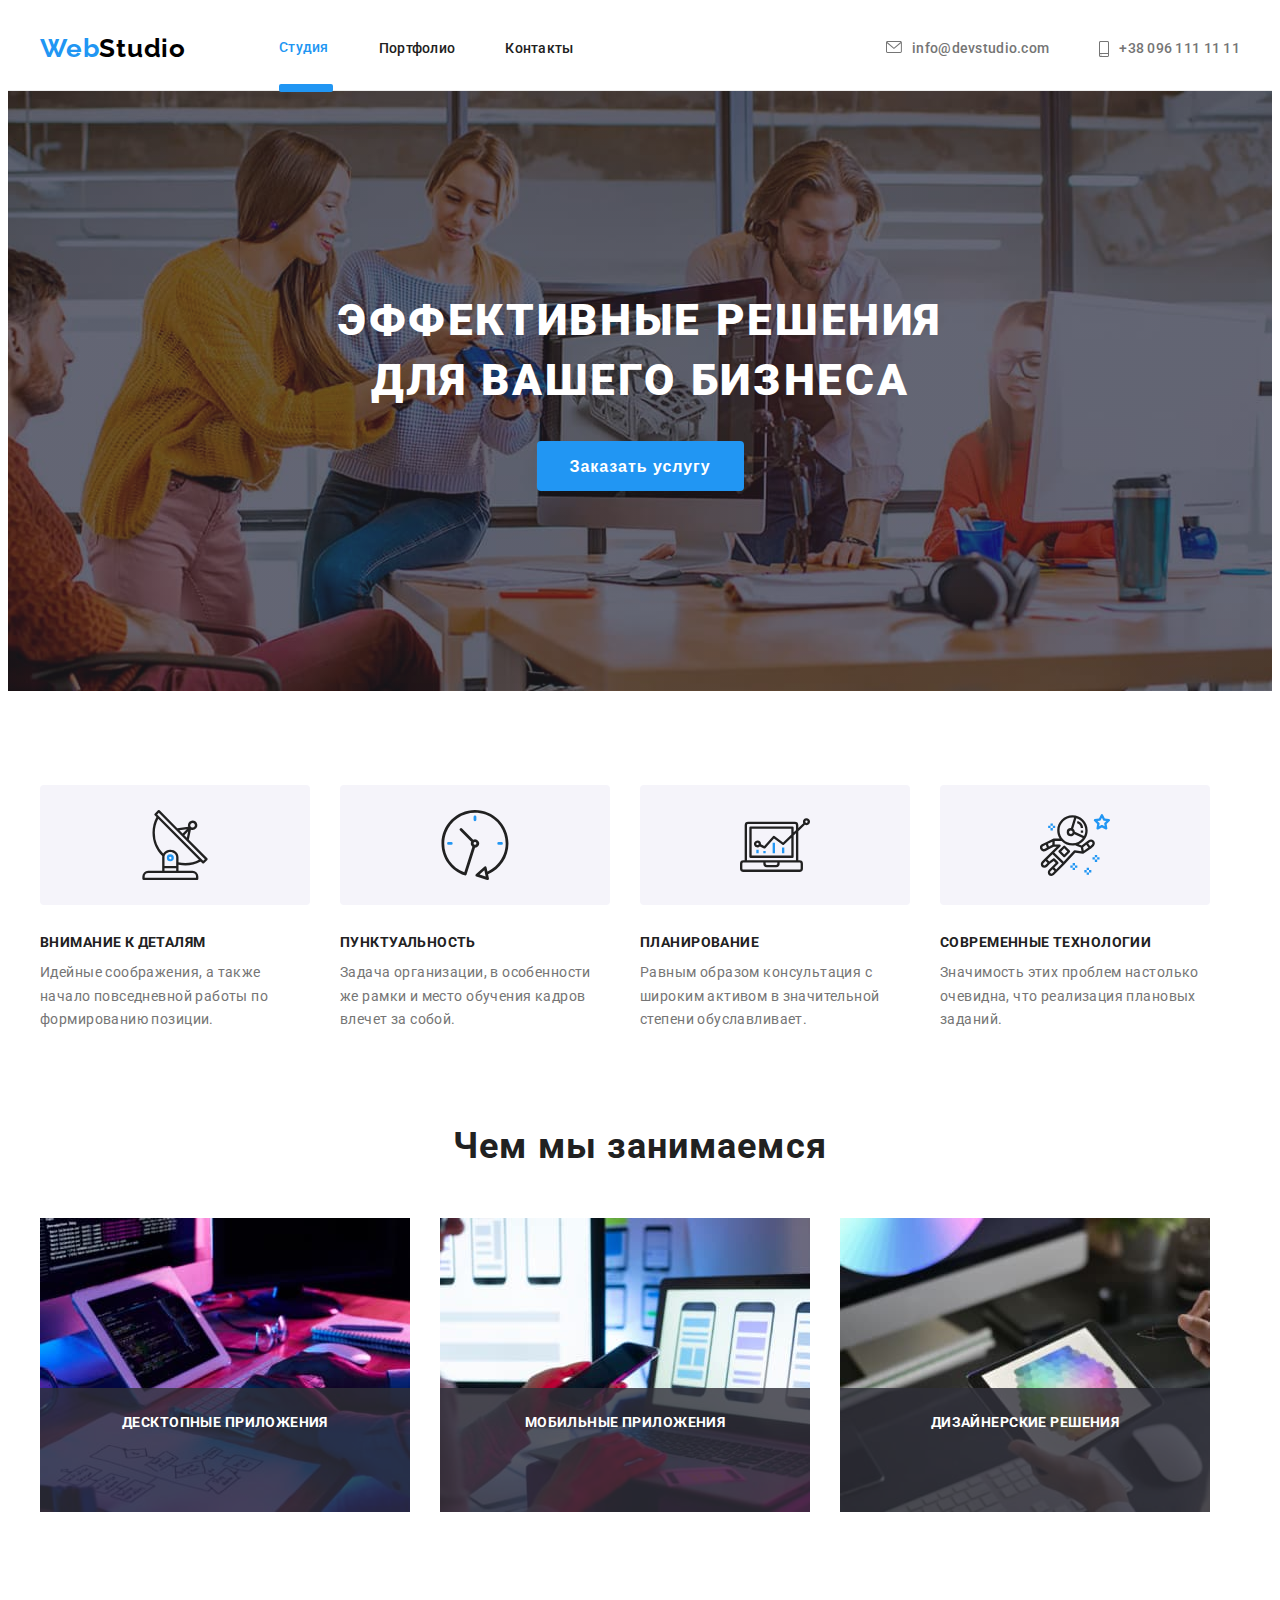
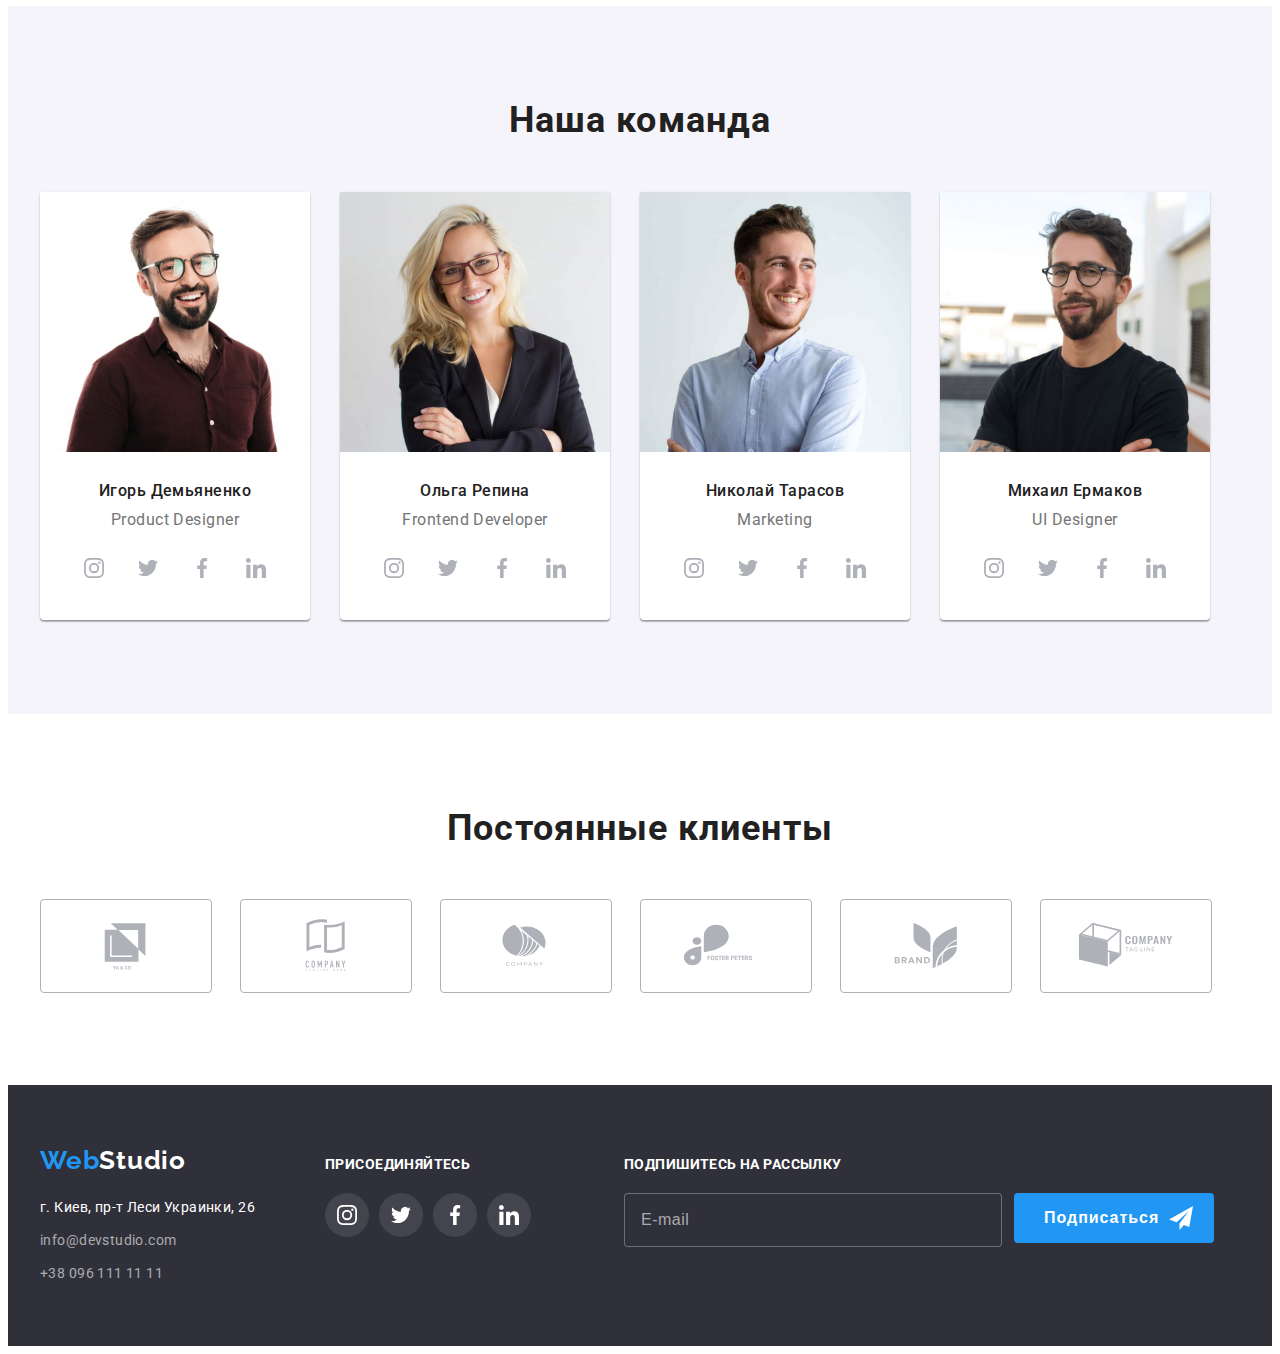
==== commit bf41fea0: "sass" ====
--- a/index.html
+++ b/index.html
@@ -23,7 +23,7 @@
       href="https://fonts.googleapis.com/css2?family=Raleway:wght@700&family=Roboto:wght@400;500;700;900&display=swap"
       rel="stylesheet"
     />
-    <link rel="stylesheet" href="./css/main.css" />
+    <link rel="stylesheet" href="./css/main.min.css" />
   </head>
 
   <body>
@@ -549,9 +549,9 @@
               required
             />
 
-            <button class="subscription-button" type="submit">
-              <span class="subscription-button__text">Подписаться</span>
-              <svg class="subscription-button__icon" width="24" height="24">
+            <button class="button button--subscription" type="submit">
+              <span class="button__text">Подписаться</span>
+              <svg class="button__icon" width="24" height="24">
                 <use href="./image/sprite.svg#icon-footer-icon-send"></use>
               </svg>
             </button>
@@ -563,10 +563,11 @@
     <!-- backdrop -->
 
     <div class="backdrop is-hidden" data-modal>
+      <!-- modal-form -->
+
       <div class="modal">
         <form class="modal-form" action="#" method="POST">
           <p class="modal-form__title">Оставьте свои данные, мы вам перезвоним</p>
-
           <div class="modal-form__field">
             <label for="text" class="modal-form__label">Имя</label>
             <span class="modal-form__wrapper">
@@ -614,7 +615,7 @@
             </span>
           </div>
 
-          <div class="modal-form__textarea">
+          <div class="modal-form__field">
             <label for="comment" class="modal-form__label">Комментарий</label>
             <textarea
               class="modal-form__input modal-field__textarea"
@@ -624,7 +625,7 @@
             ></textarea>
           </div>
 
-          <!-- checkbox -->
+          <!-- modal-checkbox -->
 
           <div class="modal-form-checkbox">
             <input
@@ -645,8 +646,12 @@
             >
           </div>
 
+          <!-- modal-button -->
+
           <button class="button button--modal" type="submit">Отправить</button>
         </form>
+
+        <!-- modal-button-x -->
 
         <button type="button" title="Close" class="button-x" data-modal-close>
           <svg class="icon-button-x" width="11" height="11">
--- a/css/main.min.css
+++ b/css/main.min.css
@@ -0,0 +1,2 @@
+:root{--page-text: #212121;--primary-text-color: #757575;--secondary-text-color: #2196f3;--third-text-color: #ffffff;--link-color: #afb1b8;--primary-background-color: #ffffff;--secondary-background-color: #f5f4fa;--third-background-color: #2196f3;--transition-color: color 250ms cubic-bezier(0.4, 0, 0.2, 1)}body{font-family:'Roboto', sans-serif;background:var(--primary-background-color);color:var(--page-text);font-size:16px;font-style:normal}h1,h2,h3,h4,h5,h6,p{margin:0}ul{margin:0;padding:0}img{display:block}.list{list-style:none;text-decoration:none;font-style:normal}.container{width:1200px;margin:0 auto;padding:0 15px}.header{background-color:var(--primary-background-color);border-bottom:1px solid #ececec}.wrapper{display:flex;align-items:center}.logo{font-family:'Raleway', sans-serif;text-decoration:none;font-weight:700;font-size:26px;line-height:1.192;letter-spacing:0.03em;display:block}.logo__web{color:var(--secondary-text-color)}.logo__studio{color:#000000}.navigation__logo{margin-right:93px}.navigation{display:flex;align-items:center}.nav{display:flex;align-items:center}.nav__item:not(:last-child){margin-right:50px}.nav__link{color:var(--page-text);text-decoration:none;font-weight:500;font-size:14px;line-height:1.14;letter-spacing:0.02em;display:block;padding-top:32px;padding-bottom:32px;transition:var(--transition-color)}.nav__link:hover,.nav__link:focus{color:var(--secondary-text-color)}.nav__link--active{color:var(--secondary-text-color);display:flex;flex-direction:column;padding-bottom:0px}.nav__link--active::after{content:'';display:block;width:100%;height:4px;border:2px solid;border-radius:2px;background-color:var(--third-background-color);margin-top:28px;margin-bottom:-2px}.connection{display:flex}.connection__icon{margin-right:10px;fill:currentColor;align-items:center;padding:0}.wrapper__connection{margin-left:auto}.connection__item+.connection__item{margin-left:50px}.connection__link{color:var(--primary-text-color);text-decoration:none;font-weight:500;font-size:14px;line-height:1.14;letter-spacing:0.02em;padding:16px 0;display:flex;transition:var(--transition-color)}.connection__link:hover,.connection__link:focus{color:var(--secondary-text-color);fill:var(--secondary-text-color)}.hero-section{display:flex;text-align:center;align-items:center;padding-top:200px;padding-bottom:200px}.image-hero{max-width:1600px;background-color:#c4c4c4;background-image:linear-gradient(to right, rgba(47,48,58,0.4), rgba(47,48,58,0.4)),url("../image/hero/hero.jpg");background-position:center;background-size:cover;background-repeat:no-repeat;margin:0 auto}.hero{max-width:696px}.hero__text{color:var(--third-text-color);font-weight:900;font-size:44px;line-height:1.36;text-align:center;letter-spacing:0.06em;text-transform:uppercase;margin-bottom:30px}.button{color:var(--third-text-color);background-color:var(--third-background-color);border:1px solid transparent;border-radius:4px;cursor:pointer;height:50px;min-width:200px;text-align:center;padding:10px 32px;font-size:16px;line-height:1.875;letter-spacing:0.06em;font-weight:700;transition:background-color 250ms cubic-bezier(0.4, 0, 0.2, 1)}.button:hover,.button:focus{background-color:#188ce8}.visually-hidden{position:absolute;width:1px;height:1px;margin:-1px;padding:0;overflow:hidden;border:0;clip:rect(0 0 0 0);z-index:1}.feature-section{padding-top:94px;padding-bottom:94px;background-color:var(--primary-background-color)}.feature{display:flex}.feature__logo{display:flex;height:120px;border-radius:4px;margin-bottom:30px;background-color:var(--secondary-background-color);justify-content:center;align-items:center}.feature__headline{color:var(--page-text);font-weight:700;font-size:14px;line-height:1.14;letter-spacing:0.03em;text-transform:uppercase;margin-bottom:10px}.feature__text{color:var(--primary-text-color);font-size:14px;line-height:1.71;letter-spacing:0.03em}.feature__list{width:270px}.feature__list:not(:last-child){margin-right:30px}.occupation-section{background-color:var(--primary-background-color);padding-bottom:94px}.occupation__title{font-weight:700;font-size:36px;line-height:1.16;text-align:center;letter-spacing:0.03em;display:block;margin-bottom:50px}.item{display:flex}.item__thumb{position:relative;width:370px}.item__image{display:block;max-width:100%}.item__text{width:100%;height:70px;position:absolute;bottom:0;color:var(--third-text-color);background-color:rgba(47,48,58,0.8);font-weight:700;font-size:14px;line-height:1.14;text-align:center;letter-spacing:0.03em;text-transform:uppercase;padding:27px 0}.item__list{width:370px}.item__list:not(:last-child){margin-right:30px}.command-section{background-color:var(--secondary-background-color);padding:94px 0}.command__title{color:var(--page-text);font-weight:700;font-size:36px;line-height:1.16;text-align:center;letter-spacing:0.03em;display:block;margin-bottom:50px}.command-item__list{width:270px;border-radius:0px 0px 4px 4px;box-shadow:0px 1px 3px rgba(0,0,0,0.12),0px 1px 1px rgba(0,0,0,0.14),0px 2px 1px rgba(0,0,0,0.2);background-color:var(--primary-background-color)}.command-item__list:not(:last-child){margin-right:30px}.command-item{display:flex}.command-item__image{max-width:100%}.command-item__meta{padding:30px 32px}.command-item__name{color:var(--page-text);font-weight:500;font-size:16px;line-height:1.18;text-align:center;letter-spacing:0.03em;margin-bottom:10px;display:block}.command-item__position{color:var(--primary-text-color);font-size:16px;line-height:1.18;text-align:center;letter-spacing:0.03em;display:block;margin-bottom:16px}.socials{display:flex}.socials__item:not(:last-child){margin-right:10px}.socials__link{width:44px;height:44px;border-radius:50%;background-color:var(--primary-background-color);display:flex;justify-content:center;align-items:center;transition:background-color 250ms cubic-bezier(0.4, 0, 0.2, 1)}.socials__link:hover,.socials__link:focus{background-color:var(--third-background-color)}.socials__icon{fill:var(--link-color);transition:fill 250ms cubic-bezier(0.4, 0, 0.2, 1)}.socials__link:hover .socials__icon,.socials__link:focus .socials__icon{fill:var(--third-text-color)}.client-section{background-color:var(--primary-background-color);padding:94px 0}.client__title{color:var(--page-text);font-weight:700;font-size:36px;line-height:1.16;text-align:center;letter-spacing:0.03em;margin-bottom:50px}.clients{display:flex}.clients__list{width:170px;height:92px}.clients__list:not(:last-child){margin-right:30px}.clients__link{width:100%;height:100%;border:1px solid #afb1b8;border-radius:4px;display:flex;justify-content:center;align-items:center;transition-property:border-color;transition-duration:250ms;transition-timing-function:cubic-bezier(0.4, 0, 0.2, 1)}.clients__link:hover,.clients__link:focus{border-color:var(--secondary-text-color)}.clients__icon{fill:#afb1b8;transition-property:fill;transition-duration:250ms;transition-timing-function:cubic-bezier(0.4, 0, 0.2, 1)}.clients__link:hover .clients__icon,.clients__link:focus .clients__icon{fill:var(--secondary-text-color)}.portfolio-section{margin-right:auto;margin-left:auto;background-color:var(--primary-background-color);padding-top:94px;padding-bottom:94px}.filtre{display:flex;justify-content:center;margin-bottom:50px}.filtre__item:not(:last-child){margin-right:8px}.button--filtre{color:var(--page-text);background-color:#f5f4fa;font-weight:500;line-height:1.62;letter-spacing:0.03em;padding:6px 22px;height:auto;min-width:auto;transition-property:color, box-shadow;transition-duration:250ms;transition-timing-function:cubic-bezier(0.4, 0, 0.2, 1)}.button--filtre:hover,.button--filtre:focus{color:var(--third-text-color);background-color:var(--third-background-color);box-shadow:0px 3px 1px rgba(0,0,0,0.1),0px 1px 2px rgba(0,0,0,0.08),0px 2px 2px rgba(0,0,0,0.12)}.content{display:flex;flex-wrap:wrap;margin-top:-30px;margin-bottom:0;margin-left:-30px}.content__image{position:relative;overflow:hidden}.content__overlay{position:absolute;top:0;left:0;width:100%;height:100%;background-color:rgba(33,150,243,0.9);color:var(--third-text-color);padding:63px 24px;font-weight:400;font-size:18px;line-height:1.56;letter-spacing:0.03em;overflow:hidden;transform:translateY(100%);transition-property:transform;transition-duration:250ms;transition-timing-function:cubic-bezier(0.4, 0, 0.2, 1)}.content__link:hover .content__overlay,.content__link:focus .content__overlay{transform:translateY(0)}.content__list{flex-basis:calc(100% / 3 - 30px);margin-top:30px;margin-left:30px}.content__link{display:block;transition-property:box-shadow;transition-duration:250ms;transition-timing-function:cubic-bezier(0.4, 0, 0.2, 1)}.content__link:hover,.content__link:focus{box-shadow:0px 3px 1px rgba(0,0,0,0.1),0px 1px 2px rgba(0,0,0,0.08),0px 2px 2px rgba(0,0,0,0.12)}.content__img{max-width:370px}.content__box{padding:20px 24px;border-left:1px solid #eeeeee;border-right:1px solid #eeeeee;border-bottom:1px solid #eeeeee}.content__caption{color:var(--page-text);font-weight:700;font-size:18px;line-height:2;letter-spacing:0.06em}.content__subtitle{color:var(--primary-text-color);line-height:1.87;letter-spacing:0.03em;margin-top:4px}.footer-section{background-color:#2f303a;padding-top:60px;padding-bottom:60px}.footer{display:flex;align-items:baseline}.block-info{margin-right:70px}.block-info__logo{max-width:145px}.logo__studio--footer{color:#ffffff}.address{margin-top:20px}.address-table__list:not(:last-child){margin-bottom:9px}.address-table__navigation{color:var(--third-text-color);font-size:14px;line-height:1.71;letter-spacing:0.03em;transition:var(--transition-color)}.address-table__navigation:hover,.address-table__navigation:focus{color:var(--secondary-text-color)}.address-table__connect{color:rgba(255,255,255,0.6);font-size:14px;line-height:1.71;letter-spacing:0.03em;transition:var(--transition-color)}.address-table__connect:hover,.address-table__connect:focus{color:var(--secondary-text-color)}.join__text{color:var(--third-text-color);font-style:normal;font-weight:bold;font-size:14px;line-height:1.14;letter-spacing:0.03em;text-transform:uppercase;margin-bottom:20px}.join-table{display:flex}.join-table__item:not(:last-child){margin-right:10px}.join-table__icon{fill:var(--third-text-color)}.join-table__link{width:44px;height:44px;border-radius:50%;background-color:#43444d;display:flex;justify-content:center;align-items:center;transition:background-color 250ms cubic-bezier(0.4, 0, 0.2, 1)}.join-table__link:hover,.join-table__link:focus{background-color:var(--third-background-color)}.subscription{margin-left:93px}.subscription__title{color:var(--third-text-color);font-weight:700;font-size:14px;line-height:1.14;letter-spacing:0.03em;text-transform:uppercase;margin-bottom:20px}.subscription__wrapper{display:flex}.subscription__input{display:flex;width:358px;height:50px;padding-left:16px;background-color:#2f303a;border-radius:4px;color:var(--third-text-color);border:1px solid rgba(255,255,255,0.3);outline:none;margin-right:12px}.subscription__input:focus{border-color:var(--third-background-color)}.subscription__input::placeholder{font-weight:400;font-size:16px;line-height:1.25;letter-spacing:0.03em;color:rgba(255,255,255,0.6)}.button--subscription{display:flex;align-items:center;padding:0;transition:box-shadow 250ms cubic-bezier(0.4, 0, 0.2, 1)}.button--subscription:hover,.button--subscription:focus{box-shadow:0px 4px 4px rgba(0,0,0,0.15)}.button__text{margin-left:29px;margin-right:10px;display:block}.button__icon{fill:var(--third-text-color);padding:0;margin:0}.backdrop{position:fixed;top:0;left:0;width:100%;height:100%;background-color:rgba(0,0,0,0.2);transition:250ms cubic-bezier(0.4, 0, 0.2, 1);opacity:1;visibility:visible;pointer-events:auto;z-index:2}.backdrop.is-hidden{opacity:0;visibility:hidden;pointer-events:none}.backdrop.is-hidden .modal{transform:translate(-50%, -50%)}.modal{position:absolute;top:50%;left:50%;width:528px;height:581px;background-color:var(--primary-background-color);padding:40px;box-shadow:0px 1px 3px rgba(0,0,0,0.12),0px 1px 1px rgba(0,0,0,0.14),0px 2px 1px rgba(0,0,0,0.2);border-radius:4px;transform:translate(-50%, -50%);transition:transform 250ms cubic-bezier(0.4, 0, 0.2, 1)}.modal-form__title{display:block;font-weight:700;font-size:20px;line-height:1.15;text-align:center;letter-spacing:0.03em;margin:0 auto 12px}.modal-form__label{display:block;font-weight:400;font-size:12px;line-height:1.16;letter-spacing:0.01em;color:var(--primary-text-color);margin-bottom:4px}.modal-form__field:not(:last-child){margin-bottom:10px}.modal-form__wrapper{display:block;position:relative}.modal-form__icon{position:absolute;top:50%;left:12px;transform:translateY(-50%);z-index:3;fill:var(--page-text);transition:fill 250ms cubic-bezier(0.4, 0, 0.2, 1)}.modal-form__input:focus+.modal-form__icon{fill:var(--secondary-text-color)}.modal-form__input{display:block;width:448px;height:40px;border:1px solid rgba(33,33,33,0.2);border-radius:4px;padding-left:42px;transition:border-color 250ms cubic-bezier(0.4, 0, 0.2, 1)}.modal-form__input:focus{border-color:var(--secondary-text-color);outline:none}.modal-field__textarea{width:100%;height:120px;resize:none;padding:12px 16px}.modal-field__textarea::placeholder{color:var(--primary-text-color);font-weight:400;font-size:12px;line-height:1.16;letter-spacing:0.01em}.modal-form-checkbox{display:flex;align-items:center;margin:20px 0 30px;transition:color 250ms cubic-bezier(0.4, 0, 0.2, 1)}.modal-form-checkbox__text{font-weight:400;font-size:14px;line-height:1.71;letter-spacing:0.03em;color:var(--primary-text-color);display:flex;align-items:center;margin:0 auto}.modal-form-checkbox__link{color:var(--secondary-text-color);text-decoration:underline}.modal-form-checkbox__icon{width:16px;height:15px;border:2px solid var(--page-text);border-radius:2px;margin-right:8px;display:flex;align-items:center;justify-content:center;transition-property:background-color;transition-duration:250ms;transition-timing-function:cubic-bezier(0.4, 0, 0.2, 1)}.checkbox:checked+.modal-form-checkbox__text .modal-form-checkbox__icon{background-color:var(--third-background-color);border:transparent}.button--modal{display:block;margin:0 auto;transition:box-shadow 250ms cubic-bezier(0.4, 0, 0.2, 1)}.button--modal:hover,.button--modal:focus{box-shadow:0px 4px 4px rgba(0,0,0,0.15)}.button-x{position:absolute;top:8px;right:8px;width:30px;height:30px;border:1px solid rgba(0,0,0,0.1);border-radius:50%;background-color:var(--primary-background-color);display:flex;justify-content:center;align-items:center;cursor:pointer;padding:0}.icon-button-x{fill:#000000;transition-property:fill;transition-duration:250ms;transition-timing-function:cubic-bezier(0.4, 0, 0.2, 1)}.button-x:hover .icon-button-x,.button-x:focus .icon-button-x{fill:var(--secondary-text-color)}
+/*# sourceMappingURL=main.min.css.map */